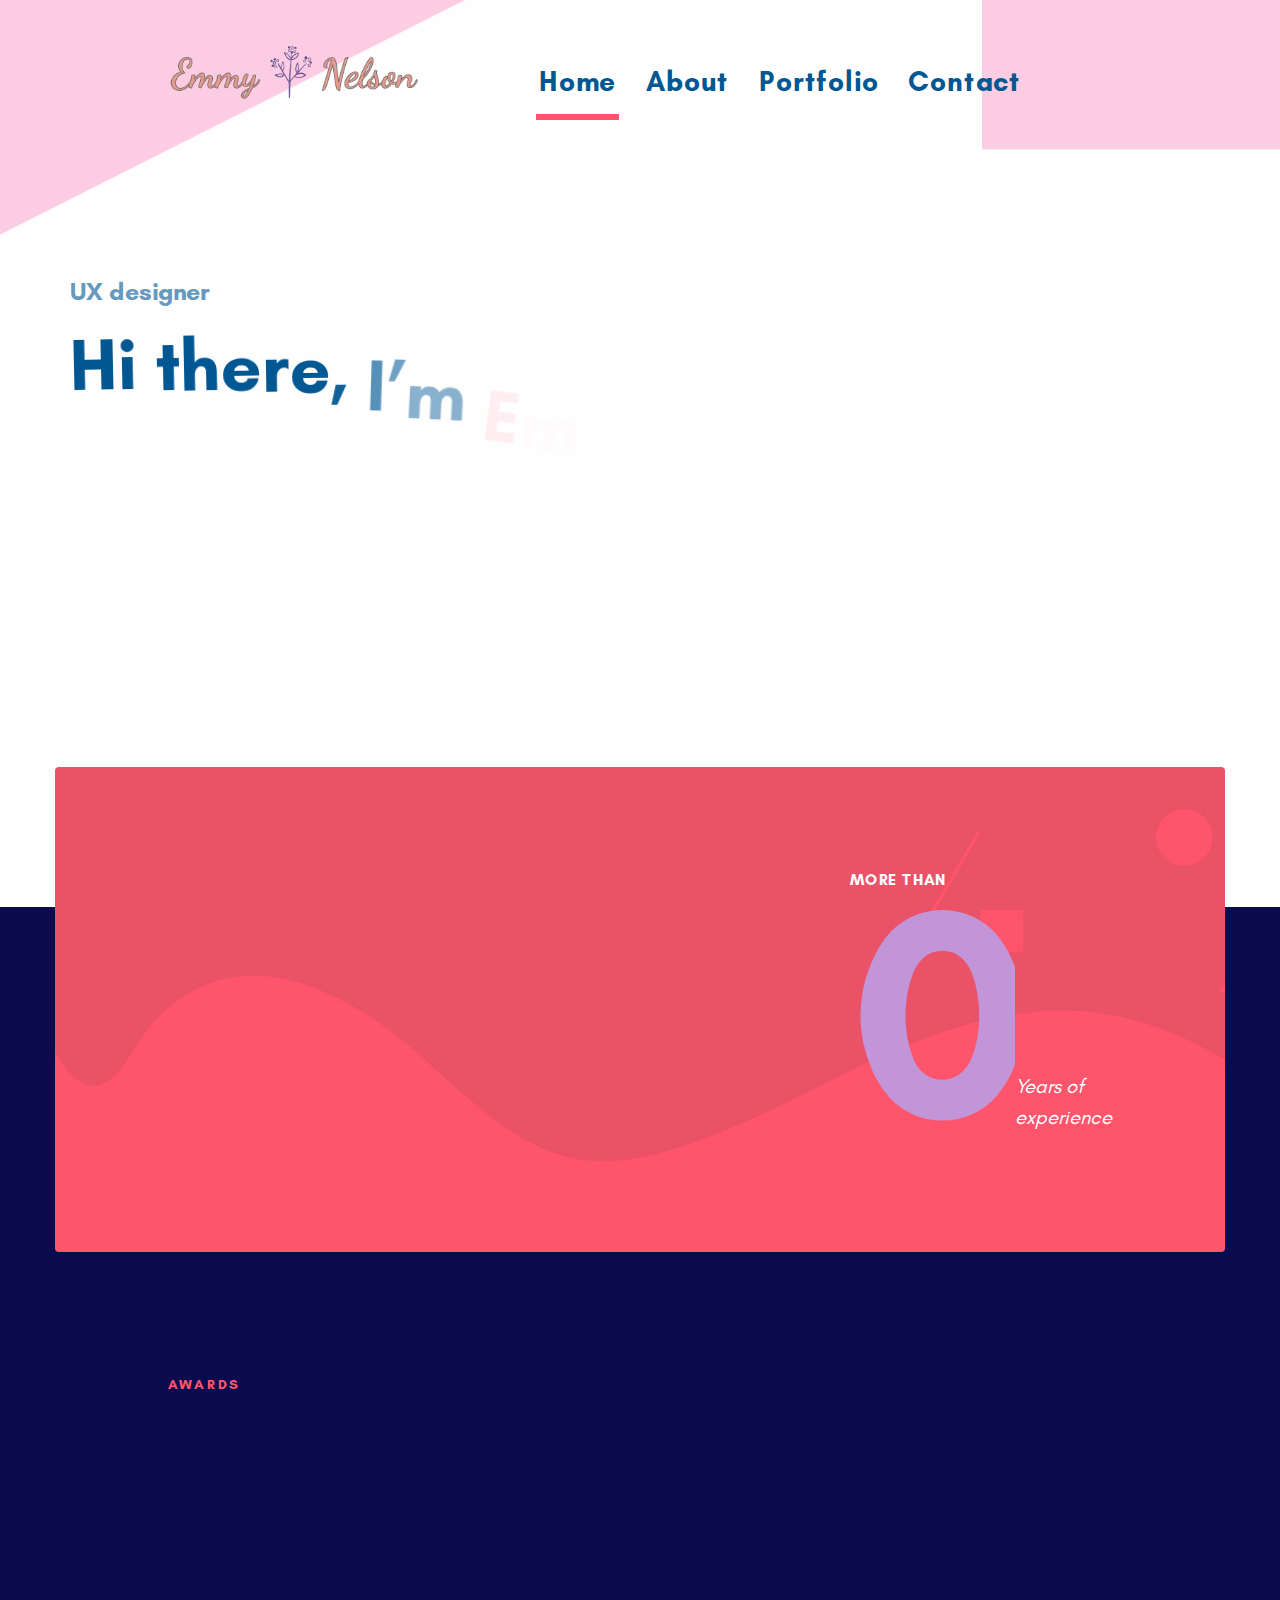
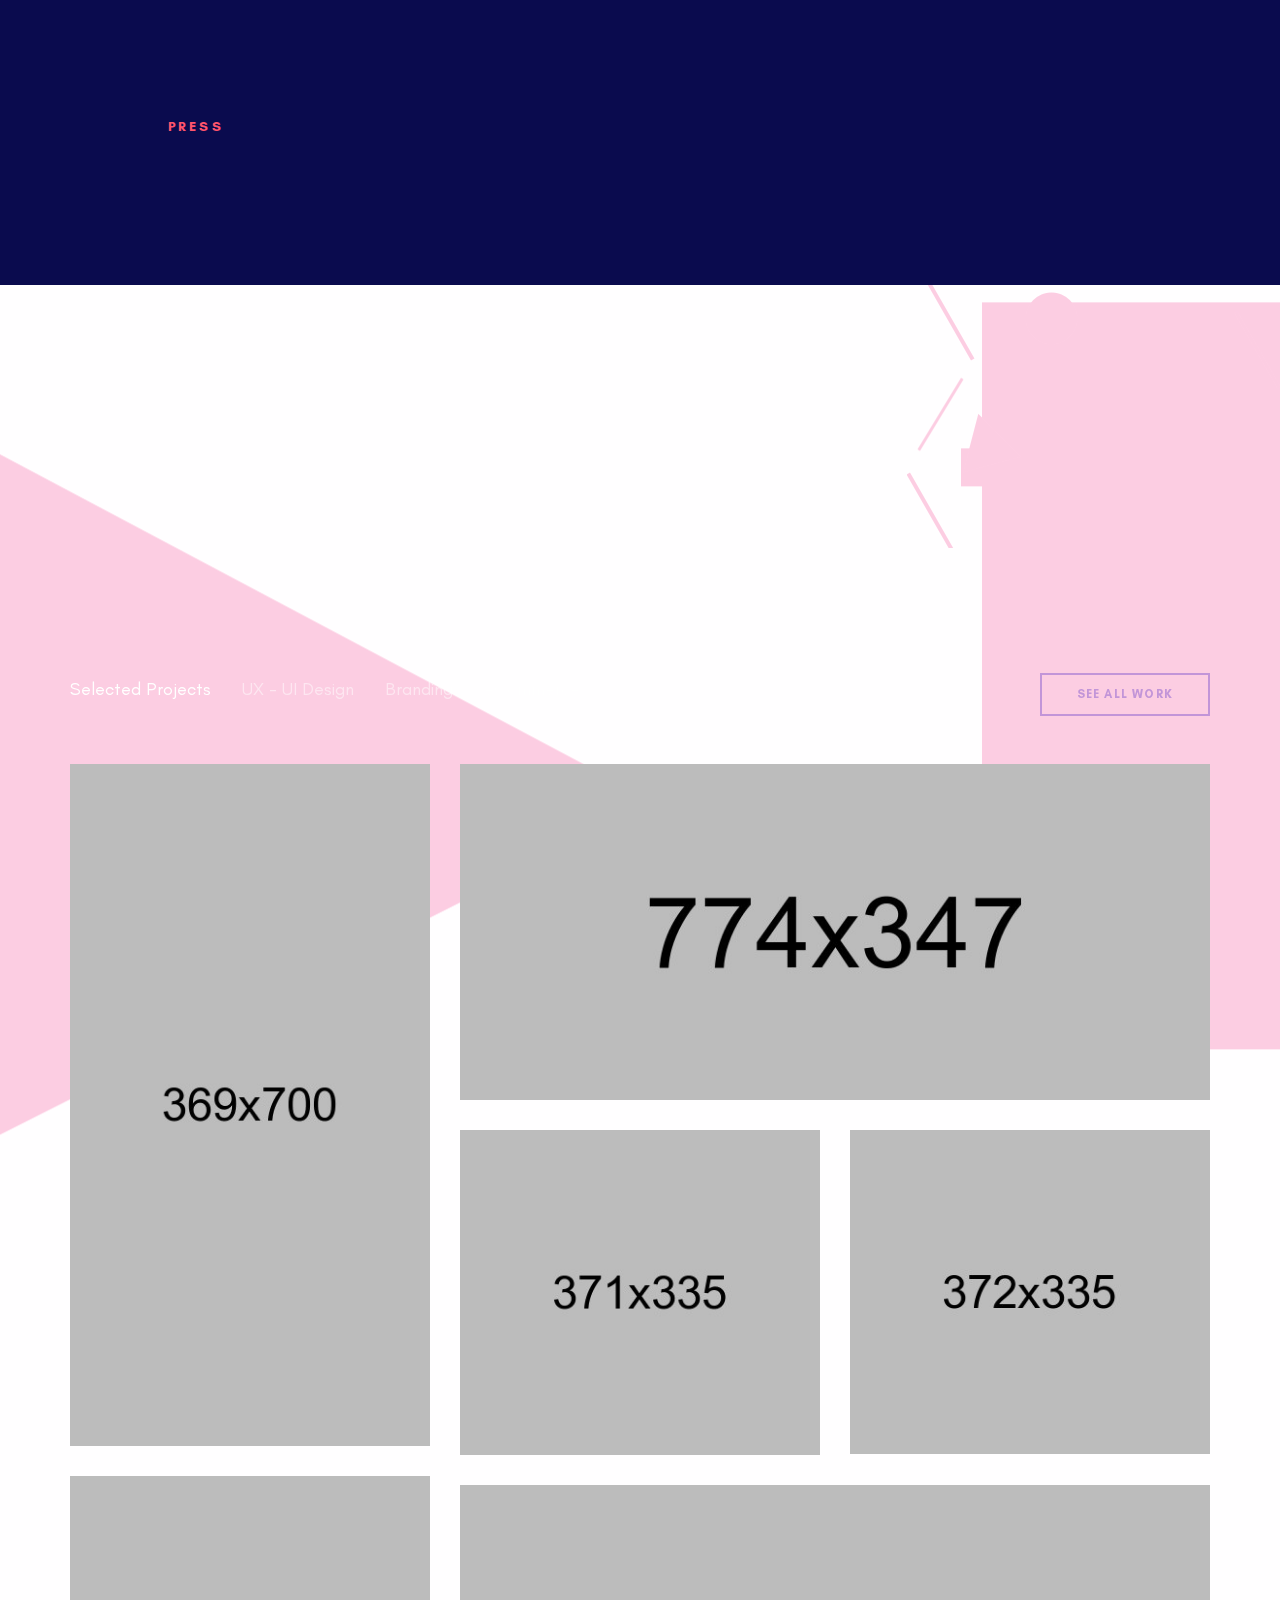
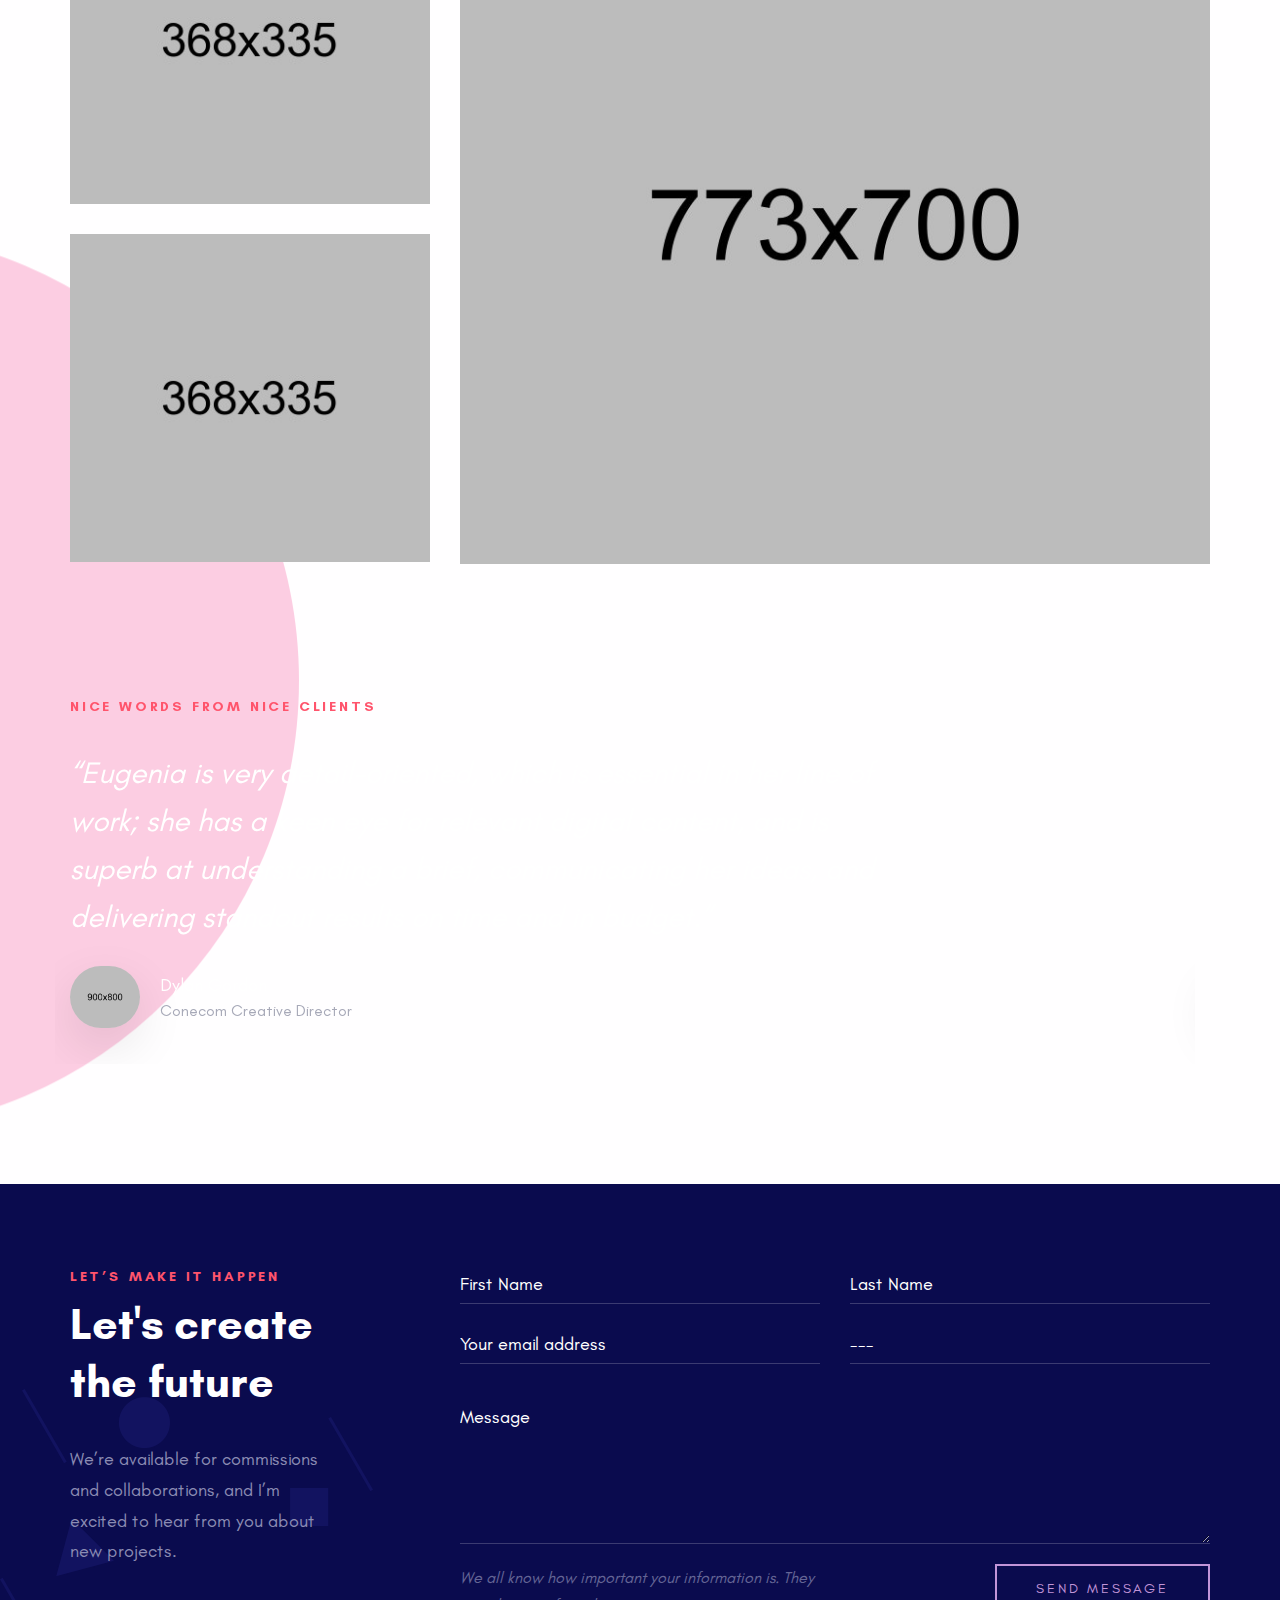
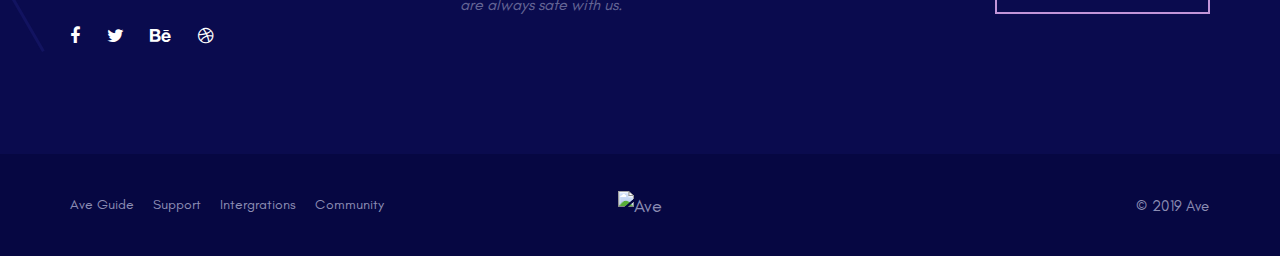
==== index.html @ 4d5f9b08 "first-commit" ====
<!DOCTYPE html>
<html lang="en">

<head>

	<meta charset="utf-8">
	<meta http-equiv="X-UA-Compatible" content="IE=edge">
	<meta name="viewport" content="width=device-width, initial-scale=1, shrink-to-fit=no">
	<meta name="theme-color" content="#3ed2a7">

	<link rel="shortcut icon" href="./favicon.png" />

	<title>Emmy Nelson</title>

	<link rel="stylesheet" href="assets/vendors/liquid-icon/liquid-icon.min.css" />
	<link rel="stylesheet" href="assets/vendors/font-awesome/css/font-awesome.min.css" />
	<link rel="stylesheet" href="assets/css/theme-vendors.min.css" />
	<link rel="stylesheet" href="assets/css/theme.min.css" />
	<link rel="stylesheet" href="assets/css/themes/freelancer.css" />

	<!-- Head Libs -->
	<script async src="assets/vendors/modernizr.min.js"></script>

</head>

<body data-mobile-nav-trigger-alignment="right" data-mobile-nav-align="left" data-mobile-nav-style="minimal"
	data-mobile-nav-shceme="gray" data-mobile-header-scheme="gray" data-mobile-nav-breakpoint="1199">

	<div id="wrap">

		<header class="main-header main-header-overlay">

			<div class="mainbar-wrap">
				<div class="megamenu-hover-bg"></div><!-- /.megamenu-hover-bg -->
				<div class="container mainbar-container">
					<div class="mainbar">
						<div class="row mainbar-row align-items-lg-stretch px-4">

							<div class="col-auto">

								<div class="navbar-header">
									<a class="navbar-brand" href="index.html" rel="home">
										<span class="navbar-brand-inner">
											<img class="logo-dark" src="./assets/img/logo/EN_logo.png"
												alt="Emmy nelson">
											<img class="logo-sticky" src="./assets/img/logo/EN_logo.png"
												alt="Emmy Nelson">
											<img class="mobile-logo-default" src="./assets/img/logo/EN_logo.png"
												alt="Emmy Nelson">
											<img class="logo-default" src="./assets/img/logo/EN_logo.png"
												alt="Emmy Nelson">
										</span>
									</a>
									<button type="button" class="navbar-toggle collapsed nav-trigger style-mobile"
										data-toggle="collapse" data-target="#main-header-collapse" aria-expanded="false"
										data-changeclassnames='{ "html": "mobile-nav-activated overflow-hidden" }'>
										<span class="sr-only">Toggle navigation</span>
										<span class="bars">
											<span class="bar"></span>
											<span class="bar"></span>
											<span class="bar"></span>
										</span>
									</button>
								</div><!-- /.navbar-header -->

							</div><!-- /.col -->

							<div class="col text-right">

								<div class="collapse navbar-collapse" id="main-header-collapse">

									<ul class="main-nav main-nav-hover-underline-2 nav align-items-lg-stretch justify-content-lg-start"
										data-submenu-options='{ "toggleType":"fade", "handler":"mouse-in-out" }'
										data-localscroll="true">

										<li class="current-menu-item">
											<a href="#content">
												<span class="link-icon"></span>
												<span class="link-txt">
													<span class="link-ext"></span>
													<h3 class="text-tertiary">Home</h3>
												</span>
											</a>
										</li>
										<li>
											<a href="#about">
												<span class="link-icon"></span>
												<span class="link-txt">
													<span class="link-ext"></span>
													<h3 class="text-tertiary">About</h3>
												</span>
											</a>
										</li>
										<li>
											<a href="#portfolio">
												<span class="link-icon"></span>
												<span class="link-txt">
													<span class="link-ext"></span>
													<h3 class="text-tertiary">Portfolio</h3>
												</span>
											</a>
										</li>
										<li>
											<a href="#contact">
												<span class="link-icon"></span>
												<span class="link-txt">
													<span class="link-ext"></span>
													<h3 class="text-tertiary">Contact</h3>
												</span>
											</a>
										</li>

									</ul><!-- /#primary-nav  -->

								</div><!-- /#main-header-collapse -->

							</div><!-- /.col -->

						</div><!-- /.mainbar-row -->
					</div><!-- /.mainbar -->
				</div><!-- /.mainbar-container -->
			</div><!-- /.mainbar-wrap -->

		</header><!-- /.main-header -->

		<main id="content" class="content">
			<section class="vc_row pt-240 pb-240 bg-cover bg-center">

				<!-- <section class="vc_row pt-240 pb-240 bg-cover bg-center"
				style="background-image: url(./assets/demo/bg/bg-18.jpg);"> -->
				<div class="container">
					<div class="row">

						<div class="lqd-column col-md-8 pb-md-4">

							<h4 class="font-weight-bold text-tertiary" data-split-text="true"
								data-split-options='{"type":"lines"}' data-custom-animations="true"
								data-ca-options='{"triggerHandler":"inview","animationTarget":".split-inner","duration":700,"delay":100,"easing":"easeOutQuint","direction":"forward","initValues":{"translateY":58, "opacity": 1},"animations":{"translateY":0, "opacity": 0.6}}'>
								UX designer</h4>
							<h1 class="text-tertiary" data-fittext="true"
								data-fittext-options='{ "compressor":0.7, "maxFontSize": "72", "minFontSize": "40"}'
								data-split-text="true" data-split-options='{"type":"chars, words"}'
								data-custom-animations="true"
								data-ca-options='{"triggerHandler":"inview","animationTarget":".split-inner","duration":"1000","startDelay":"150","delay":"40","easing":"easeOutBack","direction":"forward","initValues":{"translateY":35,"rotateZ":5,"opacity":0},"animations":{"translateY":0,"rotateZ":0,"opacity":1}}'>
								Hi there, I’m <span class="text-secondary">Emmy</span> putting the "fun" in functional
							</h1>

						</div><!-- /.lqd-column col-md-8 -->

						<div class="lqd-column col-lg-4 col-md-4 visible-md visible-lg">

							<div class="liquid-img-group-container lqd-parallax-images-7" data-custom-animations="true"
								data-ca-options='{"triggerHandler":"inview", "animationTarget":".liquid-img-group-single", "duration":"1600", "startDelay":"1150", "delay":"200", "easing":"easeOutQuint", "direction":"forward", "initValues":{"translateX":40, "translateY":191, "rotateZ":7, "opacity":0}, "animations":{"translateX":0, "translateY":0, "rotateZ":0, "opacity":1}}'>
								<div class="liquid-img-group-inner">

									<div class="liquid-img-group-single">
										<div class="liquid-img-group-img-container">
											<div class="liquid-img-container-inner" data-parallax="true"
												data-parallax-from='{"translateY":2}'
												data-parallax-to='{"translateY":120}'
												data-parallax-options='{"overflowHidden":false,"easing":"linear"}'>
												<figure>
													<img src="./assets/demo/misc/phone-1.png" alt="Mobile Phone" />
												</figure>
											</div><!-- /.liquid-img-container-inner -->
										</div><!-- /.liquid-img-group-img-container -->
									</div><!-- /.liquid-img-group-single -->

									<div class="liquid-img-group-single">
										<div class="liquid-img-group-img-container">
											<div class="liquid-img-container-inner" data-parallax="true"
												data-parallax-from='{"translateY":30}'
												data-parallax-to='{"translateY":70}'
												data-parallax-options='{"overflowHidden":false,"easing":"linear"}'>
												<figure>
													<img src="./assets/demo/misc/laptop-1.png" alt="Laptop" />
												</figure>
											</div><!-- /.liquid-img-container-inner -->
										</div><!-- /.liquid-img-group-img-container -->
									</div><!-- /.liquid-img-group-single -->

								</div><!-- /.liquid-img-group-inner -->
							</div><!-- /.liquid-img-group-container -->

						</div>
					</div> <!-- /.row -->
				</div><!-- /.container -->
			</section>

			<section id="about" class="vc_row pb-110" style="background-color: #0a0b4e;">
				<div class="container">

					<div class="row mb-120">

						<div class="lqd-column col-md-12 border-radius-4 pt-70 pb-90 bg-cover"
							style="background-image: url(./assets/demo/bg/bg-19.jpg); margin-top: -12%;">

							<div class="row">

								<div class="lqd-column col-lg-4 col-md-5 col-lg-offset-1 text-white"
									data-custom-animations="true"
									data-ca-options='{"triggerHandler":"inview","animationTarget":"all-childs","duration":"1200","startDelay":"500","delay":"30","easing":"easeOutQuint","direction":"forward","initValues":{"translateY":45,"translateZ":-125,"rotateZ":-1,"opacity":0},"animations":{"translateY":0,"translateZ":0,"rotateZ":0,"opacity":1}}'>

									<h3 class="text-white">About me</h3>
									<p class="mb-60">My name is Emmy, I’m a UX designer in making 
										based out of Seattle. I also have major skills in teaching and .
									</p>
									<ul class="social-icon scheme-white social-icon-md">
										<li> <a href="#" target="_blank"><i class="fa fa-facebook"></i></a></li>
										<li> <a href="#" target="_blank"><i class="fa fa-medium"></i></a></li>
										<li> <a href="#" target="_blank"><i class="fa fa-instagram"></i></a></li>
										<li> <a href="#" target="_blank"><i class="fa fa-pinterest"></i></a></li>
									</ul>

								</div><!-- /.col-lg-4 col-md-5 col-lg-offset-1 -->

								<div class="lqd-column col-md-4 col-md-offset-2 col-lg-3 col-lg-offset-3">

									<div class="liquid-counter liquid-counter-huge liquid-counter-xl text-white">

										<span class="liquid-counter-text liquid-text-top">More Than</span>
										<div class="liquid-counter-element text-primary" data-enable-counter="true"
											data-counter-options='{ "targetNumber": "7", "blurEffect": true }'>
											<span>7</span>
										</div><!-- /.liquid-counter-element -->
										<span class="liquid-counter-text liquid-text-bottom">Years of experience</span>

									</div><!-- /.liquid-counter liquid-counter-huge -->

								</div><!-- /.col-md-4 col-md-offset-2 col-lg-3 col-lg-offset-3 -->

							</div><!-- /.row -->


						</div><!-- /.lqd-column col-md-12 -->

					</div><!-- /.row -->

					<div class="row mb-70">

						<div class="lqd-column col-md-3 col-md-offset-1">

							<h6 class="mt-0 font-size-14 text-uppercase font-weight-bold ltr-sp-2 text-secondary">Awards
							</h6>

						</div><!-- /.col-md-3 col-md-offset-1 -->

						<div class="lqd-column col-md-7">

							<div class="row">

								<div class="lqd-column col-sm-6 text-white" data-custom-animations="true"
									data-ca-options='{"triggerHandler":"inview","animationTarget":"all-childs","duration":"1200","delay":"150","easing":"easeOutQuint","direction":"forward","initValues":{"translateY":30,"opacity":0},"animations":{"translateY":0,"opacity":1}}'>

									<h4 class="text-white mt-0 mb-1">Opentech</h4>
									<p class="text-fade-white-04 mb-3">UI / UX contest winner with CloudPay</p>

									<h4 class="text-white mt-0 mb-1">Warephase</h4>
									<p class="text-fade-white-04 mb-3">Best of Animation with Zara</p>

									<h4 class="text-white mt-0 mb-1">Sumace</h4>
									<p class="text-fade-white-04 mb-3">Top week Featured design</p>

								</div><!-- /.col-sm-6 -->

								<div class="lqd-column col-sm-6 text-white" data-custom-animations="true"
									data-ca-options='{"triggerHandler":"inview","animationTarget":"all-childs","duration":"1200","delay":"150","easing":"easeOutQuint","direction":"forward","initValues":{"translateY":30,"opacity":0},"animations":{"translateY":0,"opacity":1}}'>

									<h4 class="text-white mt-0 mb-1">Blackzim</h4>
									<p class="text-fade-white-04 mb-3">Design of the day with Biosock</p>

									<h4 class="text-white mt-0 mb-1">Ontomedia</h4>
									<p class="text-fade-white-04 mb-3">Top Level Certification with Fusion</p>

									<h4 class="text-white mt-0 mb-1">Doncon</h4>
									<p class="text-fade-white-04 mb-3">Top 10 best designers in the world</p>

								</div><!-- /.col-sm-6 -->

							</div><!-- /.row -->

						</div><!-- /.col-md-7 -->

					</div><!-- /.row -->

					<div class="row">

						<div class="lqd-column col-md-3 col-md-offset-1">

							<h6 class="mt-0 font-size-14 text-uppercase font-weight-bold ltr-sp-2 text-secondary">Press
							</h6>

						</div><!-- /.col-md-3 col-md-offset-1 -->

						<div class="lqd-column col-md-7" data-custom-animations="true"
							data-ca-options='{"triggerHandler":"inview","animationTarget":"all-childs","duration":"1200","delay":"150","easing":"easeOutQuint","direction":"forward","initValues":{"translateY":20,"opacity":0},"animations":{"translateY":0,"opacity":1}}'>

							<ul class="lqd-custom-menu reset-ul inline-nav">
								<li class="ml-0"><a href="#">Cancity,</a></li>
								<li class="ml-0"><a href="#">Treequote,</a></li>
								<li class="ml-0"><a href="#">Iselectrics,</a></li>
								<li class="ml-0"><a href="#">Plusstrip,</a></li>
								<li class="ml-0"><a href="#">Toughzap,</a></li>
								<li class="ml-0"><a href="#">Codehow,</a></li>
								<li class="ml-0"><a href="#">Zotware,</a></li>
								<li class="ml-0"><a href="#">Statholdings,</a></li>
							</ul>

						</div><!-- /.col-md-7 -->

					</div><!-- /.row -->

				</div><!-- /.container -->
			</section>

			<section id="portfolio" class="vc_row pt-140 pb-50 bg-no-repeat bg-right-top"
				style="background-image: url(./assets/demo/bg/main-back-2.png);">
				<div class="container">

					<div class="row mb-4">

						<div class="lqd-column col-md-8" data-custom-animations="true"
							data-ca-options='{"triggerHandler":"inview","animationTarget":"all-childs","duration":"1200","delay":"150","easing":"easeOutQuint","direction":"forward","initValues":{"translateY":30,"translateZ":-122,"rotateX":-68,"opacity":0},"animations":{"translateY":0,"translateZ":0,"rotateX":0,"opacity":1}}'>

							<h6 class="mt-0 font-size-14 text-uppercase font-weight-bold ltr-sp-2 text-secondary">My
								Portfolio</h6>
							<h2 class="text-tertiary mt-0" data-split-text="true" data-split-options='{"type":"lines"}'>
								A selection of
								some recently completed projects, covering a wide range of design disciplines</h2>

						</div><!-- /.col-md-8 -->

					</div><!-- /.row -->

					<div class="row">

						<div class="lqd-column col-md-12">

							<div class="liquid-portfolio-list">

								<div class="row">

									<div class="lqd-column col-md-12">

										<div
											class="liquid-filter-items justify-content-between align-items-center mb-5">

											<div class="liquid-filter-items-inner">

												<ul class="filter-list filter-list-inline size-md mb-0 filter-list-scheme-light"
													id="portdolio-grid-1">
													<li class="active" data-filter="*"><span>Selected Projects</span>
													</li>
													<li data-filter=".uxui"><span>UX - UI Design</span></li>
													<li data-filter=".branding"><span>Branding</span></li>
													<li data-filter=".ecommerce"><span>eCommerce</span></li>
												</ul>

												<a href="#"
													class="btn btn-sm wide btn-bordered border-thick text-uppercase font-weight-bold"
													style="font-size: 12px;">
													<span>
														<span class="btn-txt">See all work</span>
													</span>
												</a>

											</div><!-- /.liquid-filter-items-inner -->

										</div><!-- /.liquid-filter-items -->

									</div><!-- /.col-md-12 -->

								</div><!-- /.row -->

								<div class="row liquid-portfolio-list-row" data-liquid-masonry="true"
									data-masonry-options='{ "filtersID": "#portdolio-grid-1" }'>

									<div class="lqd-column col-lg-4 col-sm-6 masonry-item branding">

										<div
											class="ld-pf-item ld-pf-dark pf-details-inside pf-details-boxed pf-details-circle pf-details-pull-down pf-details-pull-left title-size-18 pf-details-h-str pf-details-v-end pf-contents-mid pf-hover-masktext">

											<div class="ld-pf-inner">

												<div class="ld-pf-image">
													<figure
														style="background-image: url(./assets/demo/portfolio/pf-37.jpg);">
														<img src="./assets/demo/portfolio/pf-37.jpg"
															alt="Portfolio Image">
													</figure>
												</div><!-- /.ld-pf-image -->

												<div class="ld-pf-details">
													<div class="ld-pf-bg" style="background-color: #ffd200;"
														data-custom-animations="true"
														data-ca-options='{ "triggerHandler": "mouseenter", "triggerTarget": ".ld-pf-item", "triggerRelation": "closest", "offTriggerHandler": "mouseleave", "animationTarget": "this", "duration": 850, "initValues": { "scale": 0, "transformOrigin": "0 80% 0" }, "animations": { "scale": 1, "transformOrigin": "0 80% 0" } }'>
													</div><!-- /.ld-pf-bg -->
													<div class="ld-pf-details-inner justify-content-center"
														data-custom-animations="true"
														data-ca-options='{ "triggerHandler": "mouseenter", "triggerTarget": ".ld-pf-item", "triggerRelation": "closest", "offTriggerHandler": "mouseleave", "animationTarget": ".split-inner", "startDelay": 200, "duration": 650, "delay": 150, "initValues": { "translateY": "150%" }, "animations": { "translateY": "0", "rotateX": 0 } }'>
														<h3 class="ld-pf-title h4 font-weight-bold"
															data-split-text="true"
															data-split-options='{ "type": "lines" }'>Electro summer wave
															poster</h3>
														<div class="ld-pf-category size-md" data-split-text="true"
															data-split-options='{ "type": "lines" }'>
															<a href="#">Graphic Design</a>
														</div><!-- /.ld-pf-category -->
													</div><!-- /.ld-pf-details-inner -->
												</div><!-- /.ld-pf-details -->

												<a href="#" class="liquid-overlay-link"></a>

											</div><!-- /.ld-pf-inner -->

										</div><!-- /.ld-pf-item -->

									</div><!-- /.col-lg-4 col-md-6 -->

									<div class="lqd-column col-lg-8 col-sm-6 masonry-item uxui branding">

										<div
											class="ld-pf-item ld-pf-dark pf-details-inside pf-details-boxed pf-details-circle pf-details-pull-down pf-details-pull-left title-size-18 pf-details-h-str pf-details-v-end pf-contents-mid pf-hover-masktext">

											<div class="ld-pf-inner">

												<div class="ld-pf-image">
													<figure
														style="background-image: url(./assets/demo/portfolio/pf-38.jpg);">
														<img src="./assets/demo/portfolio/pf-38.jpg"
															alt="Portfolio Image">
													</figure>
												</div><!-- /.ld-pf-image -->

												<div class="ld-pf-details">
													<div class="ld-pf-bg" style="background-color: #ffd200;"
														data-custom-animations="true"
														data-ca-options='{ "triggerHandler": "mouseenter", "triggerTarget": ".ld-pf-item", "triggerRelation": "closest", "offTriggerHandler": "mouseleave", "animationTarget": "this", "duration": 850, "initValues": { "scale": 0, "transformOrigin": "0 80% 0" }, "animations": { "scale": 1, "transformOrigin": "0 80% 0" } }'>
													</div><!-- /.ld-pf-bg -->
													<div class="ld-pf-details-inner justify-content-center"
														data-custom-animations="true"
														data-ca-options='{ "triggerHandler": "mouseenter", "triggerTarget": ".ld-pf-item", "triggerRelation": "closest", "offTriggerHandler": "mouseleave", "animationTarget": ".split-inner", "startDelay": 200, "duration": 650, "delay": 150, "initValues": { "translateY": "150%" }, "animations": { "translateY": "0", "rotateX": 0 } }'>
														<h3 class="ld-pf-title h4 font-weight-bold"
															data-split-text="true"
															data-split-options='{ "type": "lines" }'>Electro summer wave
															poster</h3>
														<div class="ld-pf-category size-md" data-split-text="true"
															data-split-options='{ "type": "lines" }'>
															<a href="#">Graphic Design</a>
														</div><!-- /.ld-pf-category -->
													</div><!-- /.ld-pf-details-inner -->
												</div><!-- /.ld-pf-details -->

												<a href="#" class="liquid-overlay-link"></a>

											</div><!-- /.ld-pf-inner -->

										</div><!-- /.ld-pf-item -->

									</div><!-- /.col-lg-4 col-md-6 -->

									<div class="lqd-column col-lg-4 col-sm-6 masonry-item ecommerce">

										<div
											class="ld-pf-item ld-pf-dark pf-details-inside pf-details-boxed pf-details-circle pf-details-pull-down pf-details-pull-left title-size-18 pf-details-h-str pf-details-v-end pf-contents-mid pf-hover-masktext">

											<div class="ld-pf-inner">

												<div class="ld-pf-image">
													<figure
														style="background-image: url(./assets/demo/portfolio/pf-39.jpg);">
														<img src="./assets/demo/portfolio/pf-39.jpg"
															alt="Portfolio Image">
													</figure>
												</div><!-- /.ld-pf-image -->

												<div class="ld-pf-details">
													<div class="ld-pf-bg" style="background-color: #ffd200;"
														data-custom-animations="true"
														data-ca-options='{ "triggerHandler": "mouseenter", "triggerTarget": ".ld-pf-item", "triggerRelation": "closest", "offTriggerHandler": "mouseleave", "animationTarget": "this", "duration": 850, "initValues": { "scale": 0, "transformOrigin": "0 80% 0" }, "animations": { "scale": 1, "transformOrigin": "0 80% 0" } }'>
													</div><!-- /.ld-pf-bg -->
													<div class="ld-pf-details-inner justify-content-center"
														data-custom-animations="true"
														data-ca-options='{ "triggerHandler": "mouseenter", "triggerTarget": ".ld-pf-item", "triggerRelation": "closest", "offTriggerHandler": "mouseleave", "animationTarget": ".split-inner", "startDelay": 200, "duration": 650, "delay": 150, "initValues": { "translateY": "150%" }, "animations": { "translateY": "0", "rotateX": 0 } }'>
														<h3 class="ld-pf-title h4 font-weight-bold"
															data-split-text="true"
															data-split-options='{ "type": "lines" }'>Electro summer wave
															poster</h3>
														<div class="ld-pf-category size-md" data-split-text="true"
															data-split-options='{ "type": "lines" }'>
															<a href="#">Graphic Design</a>
														</div><!-- /.ld-pf-category -->
													</div><!-- /.ld-pf-details-inner -->
												</div><!-- /.ld-pf-details -->

												<a href="#" class="liquid-overlay-link"></a>

											</div><!-- /.ld-pf-inner -->

										</div><!-- /.ld-pf-item -->

									</div><!-- /.col-lg-4 col-md-6 -->

									<div class="lqd-column col-lg-4 col-sm-6 masonry-item ecommerce branding">

										<div
											class="ld-pf-item ld-pf-dark pf-details-inside pf-details-boxed pf-details-circle pf-details-pull-down pf-details-pull-left title-size-18 pf-details-h-str pf-details-v-end pf-contents-mid pf-hover-masktext">

											<div class="ld-pf-inner">

												<div class="ld-pf-image">
													<figure
														style="background-image: url(./assets/demo/portfolio/pf-40.jpg);">
														<img src="./assets/demo/portfolio/pf-40.jpg"
															alt="Portfolio Image">
													</figure>
												</div><!-- /.ld-pf-image -->

												<div class="ld-pf-details">
													<div class="ld-pf-bg" style="background-color: #ffd200;"
														data-custom-animations="true"
														data-ca-options='{ "triggerHandler": "mouseenter", "triggerTarget": ".ld-pf-item", "triggerRelation": "closest", "offTriggerHandler": "mouseleave", "animationTarget": "this", "duration": 850, "initValues": { "scale": 0, "transformOrigin": "0 80% 0" }, "animations": { "scale": 1, "transformOrigin": "0 80% 0" } }'>
													</div><!-- /.ld-pf-bg -->
													<div class="ld-pf-details-inner justify-content-center"
														data-custom-animations="true"
														data-ca-options='{ "triggerHandler": "mouseenter", "triggerTarget": ".ld-pf-item", "triggerRelation": "closest", "offTriggerHandler": "mouseleave", "animationTarget": ".split-inner", "startDelay": 200, "duration": 650, "delay": 150, "initValues": { "translateY": "150%" }, "animations": { "translateY": "0", "rotateX": 0 } }'>
														<h3 class="ld-pf-title h4 font-weight-bold"
															data-split-text="true"
															data-split-options='{ "type": "lines" }'>Electro summer wave
															poster</h3>
														<div class="ld-pf-category size-md" data-split-text="true"
															data-split-options='{ "type": "lines" }'>
															<a href="#">Graphic Design</a>
														</div><!-- /.ld-pf-category -->
													</div><!-- /.ld-pf-details-inner -->
												</div><!-- /.ld-pf-details -->

												<a href="#" class="liquid-overlay-link"></a>

											</div><!-- /.ld-pf-inner -->

										</div><!-- /.ld-pf-item -->

									</div><!-- /.col-lg-4 col-md-6 -->

									<div class="lqd-column col-lg-4 col-sm-6 masonry-item bradning">

										<div
											class="ld-pf-item ld-pf-dark pf-details-inside pf-details-boxed pf-details-circle pf-details-pull-down pf-details-pull-left title-size-18 pf-details-h-str pf-details-v-end pf-contents-mid pf-hover-masktext">

											<div class="ld-pf-inner">

												<div class="ld-pf-image">
													<figure
														style="background-image: url(./assets/demo/portfolio/pf-41.jpg);">
														<img src="./assets/demo/portfolio/pf-41.jpg"
															alt="Portfolio Image">
													</figure>
												</div><!-- /.ld-pf-image -->

												<div class="ld-pf-details">
													<div class="ld-pf-bg" style="background-color: #ffd200;"
														data-custom-animations="true"
														data-ca-options='{ "triggerHandler": "mouseenter", "triggerTarget": ".ld-pf-item", "triggerRelation": "closest", "offTriggerHandler": "mouseleave", "animationTarget": "this", "duration": 850, "initValues": { "scale": 0, "transformOrigin": "0 80% 0" }, "animations": { "scale": 1, "transformOrigin": "0 80% 0" } }'>
													</div><!-- /.ld-pf-bg -->
													<div class="ld-pf-details-inner justify-content-center"
														data-custom-animations="true"
														data-ca-options='{ "triggerHandler": "mouseenter", "triggerTarget": ".ld-pf-item", "triggerRelation": "closest", "offTriggerHandler": "mouseleave", "animationTarget": ".split-inner", "startDelay": 200, "duration": 650, "delay": 150, "initValues": { "translateY": "150%" }, "animations": { "translateY": "0", "rotateX": 0 } }'>
														<h3 class="ld-pf-title h4 font-weight-bold"
															data-split-text="true"
															data-split-options='{ "type": "lines" }'>Electro summer wave
															poster</h3>
														<div class="ld-pf-category size-md" data-split-text="true"
															data-split-options='{ "type": "lines" }'>
															<a href="#">Graphic Design</a>
														</div><!-- /.ld-pf-category -->
													</div><!-- /.ld-pf-details-inner -->
												</div><!-- /.ld-pf-details -->

												<a href="#" class="liquid-overlay-link"></a>

											</div><!-- /.ld-pf-inner -->

										</div><!-- /.ld-pf-item -->

									</div><!-- /.col-lg-4 col-md-6 -->

									<div class="lqd-column col-lg-8 col-sm-6 masonry-item uxui">

										<div
											class="ld-pf-item ld-pf-dark pf-details-inside pf-details-boxed pf-details-circle pf-details-pull-down pf-details-pull-left title-size-18 pf-details-h-str pf-details-v-end pf-contents-mid pf-hover-masktext">

											<div class="ld-pf-inner">

												<div class="ld-pf-image">
													<figure
														style="background-image: url(./assets/demo/portfolio/pf-42.jpg);">
														<img src="./assets/demo/portfolio/pf-42.jpg"
															alt="Portfolio Image">
													</figure>
												</div><!-- /.ld-pf-image -->

												<div class="ld-pf-details">
													<div class="ld-pf-bg" style="background-color: #ffd200;"
														data-custom-animations="true"
														data-ca-options='{ "triggerHandler": "mouseenter", "triggerTarget": ".ld-pf-item", "triggerRelation": "closest", "offTriggerHandler": "mouseleave", "animationTarget": "this", "duration": 850, "initValues": { "scale": 0, "transformOrigin": "0 80% 0" }, "animations": { "scale": 1, "transformOrigin": "0 80% 0" } }'>
													</div><!-- /.ld-pf-bg -->
													<div class="ld-pf-details-inner justify-content-center"
														data-custom-animations="true"
														data-ca-options='{ "triggerHandler": "mouseenter", "triggerTarget": ".ld-pf-item", "triggerRelation": "closest", "offTriggerHandler": "mouseleave", "animationTarget": ".split-inner", "startDelay": 200, "duration": 650, "delay": 150, "initValues": { "translateY": "150%" }, "animations": { "translateY": "0", "rotateX": 0 } }'>
														<h3 class="ld-pf-title h4 font-weight-bold"
															data-split-text="true"
															data-split-options='{ "type": "lines" }'>Electro summer wave
															poster</h3>
														<div class="ld-pf-category size-md" data-split-text="true"
															data-split-options='{ "type": "lines" }'>
															<a href="#">Graphic Design</a>
														</div><!-- /.ld-pf-category -->
													</div><!-- /.ld-pf-details-inner -->
												</div><!-- /.ld-pf-details -->

												<a href="#" class="liquid-overlay-link"></a>

											</div><!-- /.ld-pf-inner -->

										</div><!-- /.ld-pf-item -->

									</div><!-- /.col-lg-8 col-md-6 -->

									<div class="lqd-column col-lg-4 col-sm-6 masonry-item ecommerce">

										<div
											class="ld-pf-item ld-pf-dark pf-details-inside pf-details-boxed pf-details-circle pf-details-pull-down pf-details-pull-left title-size-18 pf-details-h-str pf-details-v-end pf-contents-mid pf-hover-masktext">

											<div class="ld-pf-inner">

												<div class="ld-pf-image">
													<figure
														style="background-image: url(./assets/demo/portfolio/pf-43.jpg);">
														<img src="./assets/demo/portfolio/pf-43.jpg"
															alt="Portfolio Image">
													</figure>
												</div><!-- /.ld-pf-image -->

												<div class="ld-pf-details">
													<div class="ld-pf-bg" style="background-color: #ffd200;"
														data-custom-animations="true"
														data-ca-options='{ "triggerHandler": "mouseenter", "triggerTarget": ".ld-pf-item", "triggerRelation": "closest", "offTriggerHandler": "mouseleave", "animationTarget": "this", "duration": 850, "initValues": { "scale": 0, "transformOrigin": "0 80% 0" }, "animations": { "scale": 1, "transformOrigin": "0 80% 0" } }'>
													</div><!-- /.ld-pf-bg -->
													<div class="ld-pf-details-inner justify-content-center"
														data-custom-animations="true"
														data-ca-options='{ "triggerHandler": "mouseenter", "triggerTarget": ".ld-pf-item", "triggerRelation": "closest", "offTriggerHandler": "mouseleave", "animationTarget": ".split-inner", "startDelay": 200, "duration": 650, "delay": 150, "initValues": { "translateY": "150%" }, "animations": { "translateY": "0", "rotateX": 0 } }'>
														<h3 class="ld-pf-title h4 font-weight-bold"
															data-split-text="true"
															data-split-options='{ "type": "lines" }'>Electro summer wave
															poster</h3>
														<div class="ld-pf-category size-md" data-split-text="true"
															data-split-options='{ "type": "lines" }'>
															<a href="#">Graphic Design</a>
														</div><!-- /.ld-pf-category -->
													</div><!-- /.ld-pf-details-inner -->
												</div><!-- /.ld-pf-details -->

												<a href="#" class="liquid-overlay-link"></a>

											</div><!-- /.ld-pf-inner -->

										</div><!-- /.ld-pf-item -->

									</div><!-- /.col-lg-4 col-md-6 -->

								</div><!-- /.row liquid-portfolio-list-row -->

							</div><!-- /.liquid-portfolio-list -->

						</div><!-- /.col-md-12 -->

					</div><!-- /.row -->

				</div><!-- /.container -->
			</section>

			<section id="testimonials" class="vc_row pt-50 pb-120">
				<div class="container">
					<div class="row">

						<div class="lqd-column col-md-12">

							<div
								class="carousel-container carousel-nav-floated carousel-nav-right carousel-nav-vertical carousel-nav-line-between carousel-nav-lg carousel-nav-bordered carousel-nav-circle carousel-dots-style1 carousel-nav-light">

								<div class="carousel-items row"
									data-lqd-flickity='{"cellAlign":"left", "prevNextButtons":true, "buttonsAppendTo":"self", "pageDots":false, "fullwidthSide":true, "groupCells":false, "pauseAutoPlayOnHover":false, "navArrow":"6", "navOffsets":{"nav":{"right":" 100px"}}}'>

									<div class="lqd-column col-xs-12 carousel-item">

										<div class="row">
											<div class="col-md-9">

												<div
													class="testimonial testimonial-avatar-shadowed text-left text-white">
													<div class="testimonial-quote">
														<blockquote>
															<h6
																class="mt-0 mb-30 font-size-14 text-uppercase font-weight-bold ltr-sp-2 text-secondary">
																nice words from nice clients</h6>
															<p class="font-size-1-5x lh-16"><em>“Eugenia is very
																	detail-oriented, which is essential
																	in her line of work; she has a keen eye for relevant
																	digital content, and is superb at
																	understanding a brief, communicating her ideas, and
																	delivering standout results on
																	time and in budget.”</em></p>
														</blockquote>
													</div><!-- /.testimonial-quote -->
													<div class="testimonial-details">
														<figure class="avatar">
															<img src="./assets/demo/team/team-4.jpg" alt="Dylan Gordon">
														</figure>
														<div class="testimonial-info">
															<h5 class="text-white">Dylan Gordon</h5>
															<h6 class="font-weight-normal">Conecom Creative Director
															</h6>
														</div><!-- /.testimonial-info -->
													</div><!-- /.testimonial-details -->
												</div><!-- /.testimonial -->

											</div><!-- /.col-md-9 -->
										</div><!-- /.row -->

									</div><!-- /.lqd-column col-xs-12 carousel-item -->

									<div class="lqd-column col-xs-12 carousel-item">

										<div class="row">
											<div class="col-md-9">

												<div
													class="testimonial testimonial-avatar-shadowed text-left text-white">
													<div class="testimonial-quote">
														<blockquote>
															<h6
																class="mt-0 mb-30 font-size-14 text-uppercase font-weight-bold ltr-sp-2 text-secondary">
																nice words from nice clients</h6>
															<p class="font-size-1-5x lh-16"><em>“Eugenia is very
																	detail-oriented, which is essential
																	in her line of work; she has a keen eye for relevant
																	digital content, and is superb at
																	understanding a brief, communicating her ideas, and
																	delivering standout results on
																	time and in budget.”</em></p>
														</blockquote>
													</div><!-- /.testimonial-quote -->
													<div class="testimonial-details">
														<figure class="avatar">
															<img src="./assets/demo/team/team-4.jpg" alt="Dylan Gordon">
														</figure>
														<div class="testimonial-info">
															<h5 class="text-white">Dylan Gordon</h5>
															<h6 class="font-weight-normal">Conecom Creative Director
															</h6>
														</div><!-- /.testimonial-info -->
													</div><!-- /.testimonial-details -->
												</div><!-- /.testimonial -->

											</div><!-- /.col-md-9 -->
										</div><!-- /.row -->

									</div><!-- /.lqd-column col-xs-12 carousel-item -->

									<div class="lqd-column col-xs-12 carousel-item">

										<div class="row">
											<div class="col-md-9">

												<div
													class="testimonial testimonial-avatar-shadowed text-left text-white">
													<div class="testimonial-quote">
														<blockquote>
															<h6
																class="mt-0 mb-30 font-size-14 text-uppercase font-weight-bold ltr-sp-2 text-secondary">
																nice words from nice clients</h6>
															<p class="font-size-1-5x lh-16"><em>“Eugenia is very
																	detail-oriented, which is essential
																	in her line of work; she has a keen eye for relevant
																	digital content, and is superb at
																	understanding a brief, communicating her ideas, and
																	delivering standout results on
																	time and in budget.”</em></p>
														</blockquote>
													</div><!-- /.testimonial-quote -->
													<div class="testimonial-details">
														<figure class="avatar">
															<img src="./assets/demo/team/team-4.jpg" alt="Dylan Gordon">
														</figure>
														<div class="testimonial-info">
															<h5 class="text-white">Dylan Gordon</h5>
															<h6 class="font-weight-normal">Conecom Creative Director
															</h6>
														</div><!-- /.testimonial-info -->
													</div><!-- /.testimonial-details -->
												</div><!-- /.testimonial -->

											</div><!-- /.col-md-9 -->
										</div><!-- /.row -->

									</div><!-- /.lqd-column col-xs-12 carousel-item -->

								</div><!-- /.carousel-items row -->

							</div><!-- /.carousel-container -->

						</div><!-- /.lqd-column col-md-12 -->

					</div><!-- /.row -->
				</div><!-- /.container -->
			</section>

		</main><!-- /#content.content -->

		<footer id="contact" class="main-footer pt-80">

			<section class="pb-100">

				<div class="container">
					<div class="row">

						<div class="lqd-column col-md-3">

							<h6 class="mt-0 mb-1 font-size-14 text-uppercase font-weight-bold ltr-sp-2 text-secondary">
								Let’s make it
								happen</h6>
							<h2 class="mt-0 text-white font-size-2-5x lh-13">Let's create the future</h2>
							<p class="mb-60">We’re available for commissions and collaborations, and I’m excited to hear
								from you
								about new projects. </p>

							<ul class="social-icon scheme-white social-icon-md">
								<li><a href="#" target="_blank"><i class="fa fa-facebook"></i></a></li>
								<li><a href="#" target="_blank"><i class="fa fa-twitter"></i></a></li>
								<li><a href="#" target="_blank"><i class="fa fa-behance"></i></a></li>
								<li><a href="#" target="_blank"><i class="fa fa-dribbble"></i></a></li>
							</ul>

						</div><!-- /.col-md-3 -->

						<div class="col-md-8 col-md-offset-1">

							<div
								class="contact-form contact-form-inputs-sm contact-form-inputs-underlined contact-form-button-bordered contact-form-button-border-thick contact-form-button-md">
								<form action="assets/php/mailer.php" method="post" novalidate="novalidate">
									<div class="row">
										<div class="col-md-6">
											<input type="text" name="name" aria-required="true" aria-invalid="false"
												placeholder="First Name" required>
										</div><!-- /.col-md-6 -->
										<div class="col-md-6">
											<input type="text" name="lname" aria-required="true" aria-invalid="false"
												placeholder="Last Name" required>
										</div><!-- /.col-md-6 -->
										<div class="col-md-6">
											<input type="email" name="email" aria-required="true" aria-invalid="false"
												placeholder="Your email address" required>
										</div><!-- /.col-md-6 -->
										<div class="col-md-6">
											<select name="country" aria-required="true" aria-invalid="false" required>
												<option value="">---</option>
												<option value="United States">United States</option>
												<option value="United Kingdom">United Kingdom</option>
												<option value="Italy">Italy</option>
												<option value="France">France</option>
												<option value="other">Other</option>
											</select>
										</div><!-- /.col-md-6 -->
										<div class="col-md-12">
											<textarea cols="10" rows="4" name="message" aria-required="true"
												aria-invalid="false" placeholder="Message" required></textarea>
										</div><!-- /.col-md-12 -->
										<div class="col-md-6">
											<p class="font-size-16 opacity-07"><em>We all know how important your
													information is. They are
													always safe with us.</em></p>
										</div><!-- /.col-md-6 -->
										<div class="col-md-6 text-md-right">
											<input type="submit" value="SEND MESSAGE" class="font-size-14 ltr-sp-2">
										</div><!-- /.col-md-6 -->
									</div><!-- /.row -->
								</form>
								<div class="contact-form-result hidden"></div><!-- /.contact-form-result -->
							</div><!-- /.contact-form -->

						</div><!-- /.col-md-8 col-md-offset-1 -->

					</div><!-- /.row -->
				</div><!-- /.container -->

			</section>

			<section class="pt-35 pb-35" style="background-color: #060742;">
				<div class="container">
					<div class="row d-flex flex-wrap align-items-center">

						<div class="lqd-column col-md-4 text-center text-md-left mb-4 mb-md-0">

							<ul class="lqd-custom-menu reset-ul inline-nav font-size-14">
								<li><a href="#">Ave Guide</a></li>
								<li><a href="#">Support</a></li>
								<li><a href="#">Intergrations</a></li>
								<li><a href="#">Community</a></li>
							</ul>

						</div><!-- /.col-md-4 -->

						<div class="lqd-column col-md-4 text-center mb-4 mb-md-0">

							<figure>
								<img src="./assets/img/logo/logo-light.svg" alt="Ave">
							</figure>

						</div><!-- /.col-md-4 -->

						<div class="lqd-column col-md-4 text-center text-md-right">

							<p class="my-0"><span style="font-size: 15px;">© 2019 Ave</span></p>

						</div><!-- /.col-md-4 text-md-right -->

					</div><!-- /.row -->
				</div><!-- /.container -->
			</section>

		</footer><!-- /.main-footer -->

	</div><!-- /#wrap -->

	<script src="./assets/vendors/jquery.min.js"></script>
	<script src="./assets/js/theme-vendors.js"></script>
	<script src="./assets/js/theme.min.js"></script>
	<script src="./assets/js/liquidAjaxContactForm.min.js"></script>

</body>

</html>
---- assets/vendors/liquid-icon/liquid-icon.min.css ----
@font-face{font-family:'liquid-icon';src:url("./fonts/liquid-icon.woff") format("woff"),url("./fonts/liquid-icon.svg") format("svg");font-weight:normal;font-style:normal}[class^="icon-"],[class*=" icon-"]{font-family:'liquid-icon' !important;speak:none;font-style:normal;font-weight:normal;font-variant:normal;text-transform:none;line-height:1;-webkit-font-smoothing:antialiased;-moz-osx-font-smoothing:grayscale}.icon-et-desktop:before{content:"\ecae"}.icon-et-laptop:before{content:"\ecaf"}.icon-et-tablet:before{content:"\ecb0"}.icon-et-phone:before{content:"\ecb1"}.icon-et-adjustments:before{content:"\ecb2"}.icon-et-alarmclock:before{content:"\ecb3"}.icon-et-anchor:before{content:"\ecb4"}.icon-et-aperture:before{content:"\ecb5"}.icon-et-attachments:before{content:"\ecb6"}.icon-et-bargraph:before{content:"\ecb7"}.icon-et-basket:before{content:"\ecb8"}.icon-et-beaker:before{content:"\ecb9"}.icon-et-bike:before{content:"\ecba"}.icon-et-book-open:before{content:"\ecbb"}.icon-et-briefcase:before{content:"\ecbc"}.icon-et-browser:before{content:"\ecbd"}.icon-et-calendar:before{content:"\ecbe"}.icon-et-camera:before{content:"\ecbf"}.icon-et-caution:before{content:"\ecc0"}.icon-et-chat:before{content:"\ecc1"}.icon-et-circle-compass:before{content:"\ecc2"}.icon-et-clipboard:before{content:"\ecc3"}.icon-et-clock:before{content:"\ecc4"}.icon-et-cloud:before{content:"\ecc5"}.icon-et-compass:before{content:"\ecc6"}.icon-et-dial:before{content:"\ecc7"}.icon-et-document:before{content:"\ecc8"}.icon-et-documents:before{content:"\ecc9"}.icon-et-download:before{content:"\ecca"}.icon-et-edit:before{content:"\eccb"}.icon-et-envelope:before{content:"\eccc"}.icon-et-expand:before{content:"\eccd"}.icon-et-flag:before{content:"\ecce"}.icon-et-focus:before{content:"\eccf"}.icon-et-gears:before{content:"\ecd0"}.icon-et-genius:before{content:"\ecd1"}.icon-et-gift:before{content:"\ecd2"}.icon-et-global:before{content:"\ecd3"}.icon-et-globe:before{content:"\ecd4"}.icon-et-grid:before{content:"\ecd5"}.icon-et-hazardous:before{content:"\ecd6"}.icon-et-heart:before{content:"\ecd7"}.icon-et-hotairballoon:before{content:"\ecd8"}.icon-et-hourglass:before{content:"\ecd9"}.icon-et-key:before{content:"\ecda"}.icon-et-layers:before{content:"\ecdb"}.icon-et-lifesaver:before{content:"\ecdc"}.icon-et-lightbulb:before{content:"\ecdd"}.icon-et-linegraph:before{content:"\ecde"}.icon-et-lock:before{content:"\ecdf"}.icon-et-magnifying-glass:before{content:"\ece0"}.icon-et-map-pin:before{content:"\ece1"}.icon-et-map:before{content:"\ece2"}.icon-et-megaphone:before{content:"\ece3"}.icon-et-mic:before{content:"\ece4"}.icon-et-mobile:before{content:"\ece5"}.icon-et-newspaper:before{content:"\ece6"}.icon-et-notebook:before{content:"\ece7"}.icon-et-paintbrush:before{content:"\ece8"}.icon-et-paperclip:before{content:"\ece9"}.icon-et-pencil:before{content:"\ecea"}.icon-et-picture:before{content:"\eceb"}.icon-et-pictures:before{content:"\ecec"}.icon-et-video:before{content:"\eced"}.icon-et-piechart:before{content:"\ecee"}.icon-et-presentation:before{content:"\ecef"}.icon-et-pricetags:before{content:"\ecf0"}.icon-et-printer:before{content:"\ecf1"}.icon-et-profile-female:before{content:"\ecf2"}.icon-et-profile-male:before{content:"\ecf3"}.icon-et-puzzle:before{content:"\ecf4"}.icon-et-quote:before{content:"\ecf5"}.icon-et-recycle:before{content:"\ecf6"}.icon-et-refresh:before{content:"\ecf7"}.icon-et-ribbon:before{content:"\ecf8"}.icon-et-scissors:before{content:"\ecf9"}.icon-et-scope:before{content:"\ecfa"}.icon-et-search:before{content:"\ecfb"}.icon-et-shield:before{content:"\ecfc"}.icon-et-speedometer:before{content:"\ecfd"}.icon-et-strategy:before{content:"\ecfe"}.icon-et-streetsign:before{content:"\ecff"}.icon-et-telescope:before{content:"\ed00"}.icon-et-toolbox:before{content:"\ed01"}.icon-et-tools-2:before{content:"\ed02"}.icon-et-tools:before{content:"\ed03"}.icon-et-traget:before{content:"\ed04"}.icon-et-trophy:before{content:"\ed05"}.icon-et-upload:before{content:"\ed06"}.icon-et-wallet:before{content:"\ed07"}.icon-et-wine:before{content:"\ed08"}.icon-et-sad:before{content:"\ed09"}.icon-et-happy:before{content:"\ed0a"}.icon-md-add-circle-outline:before{content:"\e955"}.icon-md-add-circle:before{content:"\e958"}.icon-md-add:before{content:"\e959"}.icon-md-airplane:before{content:"\e95a"}.icon-md-alarm:before{content:"\e95b"}.icon-md-albums:before{content:"\e95c"}.icon-md-alert:before{content:"\e95d"}.icon-md-american-football:before{content:"\e95e"}.icon-md-analytics:before{content:"\e95f"}.icon-md-aperture:before{content:"\e960"}.icon-md-apps:before{content:"\e961"}.icon-md-appstore:before{content:"\e962"}.icon-md-archive:before{content:"\e963"}.icon-md-arrow-back:before{content:"\e96e"}.icon-md-arrow-down:before{content:"\e96f"}.icon-md-arrow-dropdown-circle:before{content:"\e976"}.icon-md-arrow-dropdown:before{content:"\e977"}.icon-md-arrow-dropleft-circle:before{content:"\e97b"}.icon-md-arrow-dropleft:before{content:"\e97c"}.icon-md-arrow-dropright-circle:before{content:"\e97e"}.icon-md-arrow-dropright:before{content:"\e980"}.icon-md-arrow-dropup-circle:before{content:"\e986"}.icon-md-arrow-dropup:before{content:"\e987"}.icon-md-arrow-forward:before{content:"\e988"}.icon-md-arrow-round-back:before{content:"\e997"}.icon-md-arrow-round-down:before{content:"\e99d"}.icon-md-arrow-round-forward:before{content:"\e99e"}.icon-md-arrow-round-up:before{content:"\e9ab"}.icon-md-arrow-up:before{content:"\e9b0"}.icon-md-at:before{content:"\e9b1"}.icon-md-attach:before{content:"\e9c8"}.icon-md-backspace:before{content:"\e9cd"}.icon-md-barcode:before{content:"\e9d0"}.icon-md-baseball:before{content:"\e9d1"}.icon-md-basket:before{content:"\e9d2"}.icon-md-basketball:before{content:"\e9d3"}.icon-md-battery-charging:before{content:"\e9d4"}.icon-md-battery-dead:before{content:"\e9d6"}.icon-md-battery-full:before{content:"\e9d7"}.icon-md-beaker:before{content:"\e9db"}.icon-md-bed:before{content:"\e9dc"}.icon-md-beer:before{content:"\e9dd"}.icon-md-bicycle:before{content:"\e9de"}.icon-md-bluetooth:before{content:"\ea25"}.icon-md-boat:before{content:"\ea26"}.icon-md-body:before{content:"\ea2a"}.icon-md-bonfire:before{content:"\ea2b"}.icon-md-book:before{content:"\ea2c"}.icon-md-bookmark:before{content:"\ea2d"}.icon-md-bookmarks:before{content:"\ea2e"}.icon-md-bowtie:before{content:"\ea2f"}.icon-md-briefcase:before{content:"\ea30"}.icon-md-browsers:before{content:"\ea31"}.icon-md-brush:before{content:"\ea7e"}.icon-md-bug:before{content:"\ea7f"}.icon-md-build:before{content:"\ea82"}.icon-md-bulb:before{content:"\ea83"}.icon-md-bus:before{content:"\ea84"}.icon-md-business:before{content:"\ea8b"}.icon-md-cafe:before{content:"\ea8c"}.icon-md-calculator:before{content:"\ea8d"}.icon-md-calendar:before{content:"\ea90"}.icon-md-call:before{content:"\ea91"}.icon-md-camera:before{content:"\ea92"}.icon-md-car:before{content:"\ea93"}.icon-md-card:before{content:"\ea94"}.icon-md-cart:before{content:"\ea95"}.icon-md-cash:before{content:"\ea96"}.icon-md-cellular:before{content:"\ea97"}.icon-md-chatboxes:before{content:"\ea98"}.icon-md-chatbubbles:before{content:"\ea99"}.icon-md-checkbox-outline:before{content:"\ea9a"}.icon-md-checkbox:before{content:"\ea9b"}.icon-md-checkmark-circle-outline:before{content:"\ea9c"}.icon-md-checkmark-circle:before{content:"\ea9d"}.icon-md-checkmark:before{content:"\ea9e"}.icon-md-clipboard:before{content:"\ea9f"}.icon-md-clock:before{content:"\eaa0"}.icon-md-close-circle-outline:before{content:"\eaa1"}.icon-md-close-circle:before{content:"\eaa2"}.icon-md-close:before{content:"\eaa3"}.icon-md-cloud-circle:before{content:"\eaa4"}.icon-md-cloud-done:before{content:"\eaa5"}.icon-md-cloud-download:before{content:"\eaa6"}.icon-md-cloud-outline:before{content:"\eaa7"}.icon-md-cloud-upload:before{content:"\eaac"}.icon-md-cloud:before{content:"\eaae"}.icon-md-cloudy-night:before{content:"\eaaf"}.icon-md-cloudy:before{content:"\eab0"}.icon-md-code-download:before{content:"\ebc9"}.icon-md-code-working:before{content:"\ebca"}.icon-md-code:before{content:"\ebcc"}.icon-md-cog:before{content:"\ebcd"}.icon-md-color-fill:before{content:"\ebce"}.icon-md-color-filter:before{content:"\ebcf"}.icon-md-color-palette:before{content:"\ebd0"}.icon-md-color-wand:before{content:"\ebd1"}.icon-md-compass:before{content:"\ebd2"}.icon-md-construct:before{content:"\ebd3"}.icon-md-contact:before{content:"\ebd4"}.icon-md-contacts:before{content:"\ebd5"}.icon-md-contract:before{content:"\ebd6"}.icon-md-contrast:before{content:"\ebd7"}.icon-md-copy:before{content:"\ebd8"}.icon-md-create:before{content:"\ebd9"}.icon-md-crop:before{content:"\ebda"}.icon-md-cube:before{content:"\ebdb"}.icon-md-cut:before{content:"\ebdc"}.icon-md-desktop:before{content:"\ebdd"}.icon-md-disc:before{content:"\ebde"}.icon-md-document:before{content:"\ebdf"}.icon-md-done-all:before{content:"\ebe0"}.icon-md-download:before{content:"\ebe1"}.icon-md-easel:before{content:"\ebe2"}.icon-md-egg:before{content:"\ebe3"}.icon-md-exit:before{content:"\ebe4"}.icon-md-expand:before{content:"\ebe5"}.icon-md-eye-off:before{content:"\ebe6"}.icon-md-eye:before{content:"\ebe7"}.icon-md-fastforward:before{content:"\ebe8"}.icon-md-female:before{content:"\ebe9"}.icon-md-filing:before{content:"\ebea"}.icon-md-film:before{content:"\ebeb"}.icon-md-finger-print:before{content:"\ebec"}.icon-md-fitness:before{content:"\ebed"}.icon-md-flag:before{content:"\ebee"}.icon-md-flame:before{content:"\ebef"}.icon-md-flash-off:before{content:"\ebf0"}.icon-md-flash:before{content:"\ebf1"}.icon-md-flashlight:before{content:"\ebf2"}.icon-md-flask:before{content:"\ebf3"}.icon-md-flower:before{content:"\ebf4"}.icon-md-folder-open:before{content:"\ebf5"}.icon-md-folder:before{content:"\ebf6"}.icon-md-football:before{content:"\ebf7"}.icon-md-funnel:before{content:"\ebf8"}.icon-md-gift:before{content:"\ebf9"}.icon-md-git-branch:before{content:"\ebfa"}.icon-md-git-commit:before{content:"\ebfb"}.icon-md-git-compare:before{content:"\ebfc"}.icon-md-git-merge:before{content:"\ebfd"}.icon-md-git-network:before{content:"\ebfe"}.icon-md-git-pull-request:before{content:"\ebff"}.icon-md-glasses:before{content:"\ec00"}.icon-md-globe:before{content:"\ec01"}.icon-md-grid:before{content:"\ec02"}.icon-md-hammer:before{content:"\ec03"}.icon-md-hand:before{content:"\ec04"}.icon-md-happy:before{content:"\ec05"}.icon-md-headset:before{content:"\ec06"}.icon-md-heart-dislike:before{content:"\ec07"}.icon-md-heart-empty:before{content:"\ec08"}.icon-md-heart-half:before{content:"\ec09"}.icon-md-heart:before{content:"\ec0a"}.icon-md-help-buoy:before{content:"\ec0b"}.icon-md-help-circle-outline:before{content:"\ec0c"}.icon-md-help-circle:before{content:"\ec0d"}.icon-md-help:before{content:"\ec0e"}.icon-md-home:before{content:"\ec0f"}.icon-md-hourglass:before{content:"\ec10"}.icon-md-ice-cream:before{content:"\ec11"}.icon-md-image:before{content:"\ec12"}.icon-md-images:before{content:"\ec13"}.icon-md-infinite:before{content:"\ec14"}.icon-md-information-circle-outline:before{content:"\ec15"}.icon-md-information-circle:before{content:"\ec16"}.icon-md-information:before{content:"\ec17"}.icon-md-jet:before{content:"\ec18"}.icon-md-journal:before{content:"\ec19"}.icon-md-key:before{content:"\ec1a"}.icon-md-keypad:before{content:"\ec1b"}.icon-md-laptop:before{content:"\ec1c"}.icon-md-leaf:before{content:"\ec1d"}.icon-md-link:before{content:"\ec1e"}.icon-md-list-box:before{content:"\ec1f"}.icon-md-list:before{content:"\ec20"}.icon-md-locate:before{content:"\ec21"}.icon-md-lock:before{content:"\ec22"}.icon-md-log-in:before{content:"\ec23"}.icon-md-log-out:before{content:"\ec24"}.icon-md-magnet:before{content:"\ec25"}.icon-md-mail-open:before{content:"\ec26"}.icon-md-mail-unread:before{content:"\ec27"}.icon-md-mail:before{content:"\ec28"}.icon-md-male:before{content:"\ec29"}.icon-md-man:before{content:"\ec2a"}.icon-md-map:before{content:"\ec2b"}.icon-md-medal:before{content:"\ec2c"}.icon-md-medical:before{content:"\ec2d"}.icon-md-medkit:before{content:"\ec2e"}.icon-md-megaphone:before{content:"\ec2f"}.icon-md-menu:before{content:"\ec30"}.icon-md-mic-off:before{content:"\ec31"}.icon-md-mic:before{content:"\ec32"}.icon-md-microphone:before{content:"\ec33"}.icon-md-moon:before{content:"\ec34"}.icon-md-more:before{content:"\ec35"}.icon-md-move:before{content:"\ec36"}.icon-md-musical-note:before{content:"\ec37"}.icon-md-musical-notes:before{content:"\ec38"}.icon-md-navigate:before{content:"\ec39"}.icon-md-notifications-off:before{content:"\ec3a"}.icon-md-notifications-outline:before{content:"\ec3b"}.icon-md-notifications:before{content:"\ec3c"}.icon-md-nuclear:before{content:"\ec3d"}.icon-md-nutrition:before{content:"\ec3e"}.icon-md-open:before{content:"\ec3f"}.icon-md-options:before{content:"\ec40"}.icon-md-outlet:before{content:"\ec41"}.icon-md-paper-plane:before{content:"\ec42"}.icon-md-paper:before{content:"\ec43"}.icon-md-partly-sunny:before{content:"\ec44"}.icon-md-pause:before{content:"\ec45"}.icon-md-paw:before{content:"\ec46"}.icon-md-people:before{content:"\ec47"}.icon-md-person-add:before{content:"\ec48"}.icon-md-person:before{content:"\ec49"}.icon-md-phone-landscape:before{content:"\ec4a"}.icon-md-phone-portrait:before{content:"\ec4b"}.icon-md-photos:before{content:"\ec4c"}.icon-md-pie:before{content:"\ec4d"}.icon-md-pin:before{content:"\ec4e"}.icon-md-pint:before{content:"\ec4f"}.icon-md-pizza:before{content:"\ec50"}.icon-md-planet:before{content:"\ec51"}.icon-md-play-circle:before{content:"\ec52"}.icon-md-play:before{content:"\ec53"}.icon-md-podium:before{content:"\ec54"}.icon-md-power:before{content:"\ec55"}.icon-md-pricetag:before{content:"\ec56"}.icon-md-pricetags:before{content:"\ec57"}.icon-md-print:before{content:"\ec58"}.icon-md-pulse:before{content:"\ec59"}.icon-md-qr-scanner:before{content:"\ec5a"}.icon-md-quote:before{content:"\ec5b"}.icon-md-radio-button-off:before{content:"\ec5c"}.icon-md-radio-button-on:before{content:"\ec5d"}.icon-md-radio:before{content:"\ec5e"}.icon-md-rainy:before{content:"\ec5f"}.icon-md-recording:before{content:"\ec60"}.icon-md-redo:before{content:"\ec61"}.icon-md-refresh-circle:before{content:"\ec62"}.icon-md-refresh:before{content:"\ec63"}.icon-md-remove-circle-outline:before{content:"\ec64"}.icon-md-remove-circle:before{content:"\ec65"}.icon-md-remove:before{content:"\ec66"}.icon-md-reorder:before{content:"\ec67"}.icon-md-repeat:before{content:"\ec68"}.icon-md-resize:before{content:"\ec69"}.icon-md-restaurant:before{content:"\ec6a"}.icon-md-return-left:before{content:"\ec6b"}.icon-md-return-right:before{content:"\ec6c"}.icon-md-reverse-camera:before{content:"\ec6d"}.icon-md-rewind:before{content:"\ec6e"}.icon-md-ribbon:before{content:"\ec6f"}.icon-md-rocket:before{content:"\ec70"}.icon-md-rose:before{content:"\ec71"}.icon-md-sad:before{content:"\ec72"}.icon-md-save:before{content:"\ec73"}.icon-md-school:before{content:"\ec74"}.icon-md-search:before{content:"\ec75"}.icon-md-send:before{content:"\ec76"}.icon-md-settings:before{content:"\ec77"}.icon-md-share-alt:before{content:"\ec78"}.icon-md-share:before{content:"\ec79"}.icon-md-shirt:before{content:"\ec7a"}.icon-md-shuffle:before{content:"\ec7b"}.icon-md-skip-backward:before{content:"\ec7c"}.icon-md-skip-forward:before{content:"\ec7d"}.icon-md-snow:before{content:"\ec7e"}.icon-md-speedometer:before{content:"\ec7f"}.icon-md-square-outline:before{content:"\ec80"}.icon-md-square:before{content:"\ec81"}.icon-md-star-half:before{content:"\ec82"}.icon-md-star-outline:before{content:"\ec83"}.icon-md-star:before{content:"\ec84"}.icon-md-stats:before{content:"\ec85"}.icon-md-stopwatch:before{content:"\ec86"}.icon-md-subway:before{content:"\ec87"}.icon-md-sunny:before{content:"\ec88"}.icon-md-swap:before{content:"\ec89"}.icon-md-switch:before{content:"\ec8a"}.icon-md-sync:before{content:"\ec8b"}.icon-md-tablet-landscape:before{content:"\ec8c"}.icon-md-tablet-portrait:before{content:"\ec8d"}.icon-md-tennisball:before{content:"\ec8e"}.icon-md-text:before{content:"\ec8f"}.icon-md-thermometer:before{content:"\ec90"}.icon-md-thumbs-down:before{content:"\ec91"}.icon-md-thumbs-up:before{content:"\ec92"}.icon-md-thunderstorm:before{content:"\ec93"}.icon-md-time:before{content:"\ec94"}.icon-md-timer:before{content:"\ec95"}.icon-md-today:before{content:"\ec96"}.icon-md-train:before{content:"\ec97"}.icon-md-transgender:before{content:"\ec98"}.icon-md-trash:before{content:"\ec99"}.icon-md-trending-down:before{content:"\ec9a"}.icon-md-trending-up:before{content:"\ec9b"}.icon-md-trophy:before{content:"\ec9c"}.icon-md-tv:before{content:"\ec9d"}.icon-md-umbrella:before{content:"\ec9e"}.icon-md-undo:before{content:"\ec9f"}.icon-md-unlock:before{content:"\eca0"}.icon-md-videocam:before{content:"\eca1"}.icon-md-volume-high:before{content:"\eca2"}.icon-md-volume-low:before{content:"\eca3"}.icon-md-volume-mute:before{content:"\eca4"}.icon-md-volume-off:before{content:"\eca5"}.icon-md-walk:before{content:"\eca6"}.icon-md-wallet:before{content:"\eca7"}.icon-md-warning:before{content:"\eca8"}.icon-md-watch:before{content:"\eca9"}.icon-md-water:before{content:"\ecaa"}.icon-md-wifi:before{content:"\ecab"}.icon-md-wine:before{content:"\ecac"}.icon-md-woman:before{content:"\ecad"}.icon-num-10:before{content:"\e937"}.icon-num-9:before{content:"\e938"}.icon-num-8:before{content:"\e939"}.icon-num-7:before{content:"\e93a"}.icon-num-6:before{content:"\e93b"}.icon-num-5:before{content:"\e93c"}.icon-num-4:before{content:"\e93d"}.icon-num-3:before{content:"\e93e"}.icon-num-2:before{content:"\e951"}.icon-num-1:before{content:"\e954"}.icon-arrow-up-material:before{content:"\e92c"}.icon-arrow-left-material:before{content:"\e92d"}.icon-arrow-down-material:before{content:"\e935"}.icon-arrow-right-material:before{content:"\e936"}.icon-ld-search:before{content:"\e92a"}.icon-ld-cart:before{content:"\e929"}.icon-ion-ios-add-circle-outline:before{content:"\f100"}.icon-ion-ios-add-circle:before{content:"\f101"}.icon-ion-ios-add:before{content:"\f102"}.icon-ion-ios-airplane:before{content:"\f137"}.icon-ion-ios-alarm:before{content:"\f3c8"}.icon-ion-ios-albums:before{content:"\f3ca"}.icon-ion-ios-alert:before{content:"\f104"}.icon-ion-ios-american-football:before{content:"\f106"}.icon-ion-ios-analytics:before{content:"\f3ce"}.icon-ion-ios-aperture:before{content:"\f108"}.icon-ion-ios-apps:before{content:"\f10a"}.icon-ion-ios-appstore:before{content:"\f10c"}.icon-ion-ios-archive:before{content:"\f10e"}.icon-ion-ios-arrow-back:before{content:"\f3cf"}.icon-ion-ios-arrow-down:before{content:"\f3d0"}.icon-ion-ios-arrow-dropdown-circle:before{content:"\f125"}.icon-ion-ios-arrow-dropdown:before{content:"\f110"}.icon-ion-ios-arrow-dropleft-circle:before{content:"\f129"}.icon-ion-ios-arrow-dropleft:before{content:"\f112"}.icon-ion-ios-arrow-dropright-circle:before{content:"\f12b"}.icon-ion-ios-arrow-dropright:before{content:"\f114"}.icon-ion-ios-arrow-dropup-circle:before{content:"\f12d"}.icon-ion-ios-arrow-dropup:before{content:"\f116"}.icon-ion-ios-arrow-forward:before{content:"\f3d1"}.icon-ion-ios-arrow-round-back:before{content:"\f117"}.icon-ion-ios-arrow-round-down:before{content:"\f118"}.icon-ion-ios-arrow-round-forward:before{content:"\f119"}.icon-ion-ios-arrow-round-up:before{content:"\f11a"}.icon-ion-ios-arrow-up:before{content:"\f3d8"}.icon-ion-ios-at:before{content:"\f3da"}.icon-ion-ios-attach:before{content:"\f11b"}.icon-ion-ios-backspace:before{content:"\f11d"}.icon-ion-ios-barcode:before{content:"\f3dc"}.icon-ion-ios-baseball:before{content:"\f3de"}.icon-ion-ios-basket:before{content:"\f11f"}.icon-ion-ios-basketball:before{content:"\f3e0"}.icon-ion-ios-battery-charging:before{content:"\f120"}.icon-ion-ios-battery-dead:before{content:"\f121"}.icon-ion-ios-battery-full:before{content:"\f122"}.icon-ion-ios-beaker:before{content:"\f124"}.icon-ion-ios-bed:before{content:"\f139"}.icon-ion-ios-beer:before{content:"\f126"}.icon-ion-ios-bicycle:before{content:"\f127"}.icon-ion-ios-bluetooth:before{content:"\f128"}.icon-ion-ios-boat:before{content:"\f12a"}.icon-ion-ios-body:before{content:"\f3e4"}.icon-ion-ios-bonfire:before{content:"\f12c"}.icon-ion-ios-book:before{content:"\f3e8"}.icon-ion-ios-bookmark:before{content:"\f12e"}.icon-ion-ios-bookmarks:before{content:"\f3ea"}.icon-ion-ios-bowtie:before{content:"\f130"}.icon-ion-ios-briefcase:before{content:"\f3ee"}.icon-ion-ios-browsers:before{content:"\f3f0"}.icon-ion-ios-brush:before{content:"\f132"}.icon-ion-ios-bug:before{content:"\f134"}.icon-ion-ios-build:before{content:"\f136"}.icon-ion-ios-bulb:before{content:"\f138"}.icon-ion-ios-bus:before{content:"\f13a"}.icon-ion-ios-business:before{content:"\f1a3"}.icon-ion-ios-cafe:before{content:"\f13c"}.icon-ion-ios-calculator:before{content:"\f3f2"}.icon-ion-ios-calendar:before{content:"\f3f4"}.icon-ion-ios-call:before{content:"\f13e"}.icon-ion-ios-camera:before{content:"\f3f6"}.icon-ion-ios-car:before{content:"\f140"}.icon-ion-ios-card:before{content:"\f142"}.icon-ion-ios-cart:before{content:"\f3f8"}.icon-ion-ios-cash:before{content:"\f144"}.icon-ion-ios-cellular:before{content:"\f13d"}.icon-ion-ios-chatboxes:before{content:"\f3fa"}.icon-ion-ios-chatbubbles:before{content:"\f146"}.icon-ion-ios-checkbox-outline:before{content:"\f147"}.icon-ion-ios-checkbox:before{content:"\f148"}.icon-ion-ios-checkmark-circle-outline:before{content:"\f149"}.icon-ion-ios-checkmark-circle:before{content:"\f14a"}.icon-ion-ios-checkmark:before{content:"\f3ff"}.icon-ion-ios-clipboard:before{content:"\f14c"}.icon-ion-ios-clock:before{content:"\f403"}.icon-ion-ios-close-circle-outline:before{content:"\f14d"}.icon-ion-ios-close-circle:before{content:"\f14e"}.icon-ion-ios-close:before{content:"\f406"}.icon-ion-ios-cloud-circle:before{content:"\f152"}.icon-ion-ios-cloud-done:before{content:"\f154"}.icon-ion-ios-cloud-download:before{content:"\f408"}.icon-ion-ios-cloud-outline:before{content:"\f409"}.icon-ion-ios-cloud-upload:before{content:"\f40b"}.icon-ion-ios-cloud:before{content:"\f40c"}.icon-ion-ios-cloudy-night:before{content:"\f40e"}.icon-ion-ios-cloudy:before{content:"\f410"}.icon-ion-ios-code-download:before{content:"\f155"}.icon-ion-ios-code-working:before{content:"\f156"}.icon-ion-ios-code:before{content:"\f157"}.icon-ion-ios-cog:before{content:"\f412"}.icon-ion-ios-color-fill:before{content:"\f159"}.icon-ion-ios-color-filter:before{content:"\f414"}.icon-ion-ios-color-palette:before{content:"\f15b"}.icon-ion-ios-color-wand:before{content:"\f416"}.icon-ion-ios-compass:before{content:"\f15d"}.icon-ion-ios-construct:before{content:"\f15f"}.icon-ion-ios-contact:before{content:"\f41a"}.icon-ion-ios-contacts:before{content:"\f161"}.icon-ion-ios-contract:before{content:"\f162"}.icon-ion-ios-contrast:before{content:"\f163"}.icon-ion-ios-copy:before{content:"\f41c"}.icon-ion-ios-create:before{content:"\f165"}.icon-ion-ios-crop:before{content:"\f41e"}.icon-ion-ios-cube:before{content:"\f168"}.icon-ion-ios-cut:before{content:"\f16a"}.icon-ion-ios-desktop:before{content:"\f16c"}.icon-ion-ios-disc:before{content:"\f16e"}.icon-ion-ios-document:before{content:"\f170"}.icon-ion-ios-done-all:before{content:"\f171"}.icon-ion-ios-download:before{content:"\f420"}.icon-ion-ios-easel:before{content:"\f173"}.icon-ion-ios-egg:before{content:"\f175"}.icon-ion-ios-exit:before{content:"\f177"}.icon-ion-ios-expand:before{content:"\f178"}.icon-ion-ios-eye-off:before{content:"\f17a"}.icon-ion-ios-eye:before{content:"\f425"}.icon-ion-ios-fastforward:before{content:"\f427"}.icon-ion-ios-female:before{content:"\f17b"}.icon-ion-ios-filing:before{content:"\f429"}.icon-ion-ios-film:before{content:"\f42b"}.icon-ion-ios-finger-print:before{content:"\f17c"}.icon-ion-ios-fitness:before{content:"\f1ab"}.icon-ion-ios-flag:before{content:"\f42d"}.icon-ion-ios-flame:before{content:"\f42f"}.icon-ion-ios-flash-off:before{content:"\f12f"}.icon-ion-ios-flash:before{content:"\f17e"}.icon-ion-ios-flashlight:before{content:"\f141"}.icon-ion-ios-flask:before{content:"\f431"}.icon-ion-ios-flower:before{content:"\f433"}.icon-ion-ios-folder-open:before{content:"\f180"}.icon-ion-ios-folder:before{content:"\f435"}.icon-ion-ios-football:before{content:"\f437"}.icon-ion-ios-funnel:before{content:"\f182"}.icon-ion-ios-gift:before{content:"\f191"}.icon-ion-ios-git-branch:before{content:"\f183"}.icon-ion-ios-git-commit:before{content:"\f184"}.icon-ion-ios-git-compare:before{content:"\f185"}.icon-ion-ios-git-merge:before{content:"\f186"}.icon-ion-ios-git-network:before{content:"\f187"}.icon-ion-ios-git-pull-request:before{content:"\f188"}.icon-ion-ios-glasses:before{content:"\f43f"}.icon-ion-ios-globe:before{content:"\f18a"}.icon-ion-ios-grid:before{content:"\f18c"}.icon-ion-ios-hammer:before{content:"\f18e"}.icon-ion-ios-hand:before{content:"\f190"}.icon-ion-ios-happy:before{content:"\f192"}.icon-ion-ios-headset:before{content:"\f194"}.icon-ion-ios-heart-dislike:before{content:"\f13f"}.icon-ion-ios-heart-empty:before{content:"\f19b"}.icon-ion-ios-heart-half:before{content:"\f19d"}.icon-ion-ios-heart:before{content:"\f443"}.icon-ion-ios-help-buoy:before{content:"\f196"}.icon-ion-ios-help-circle-outline:before{content:"\f197"}.icon-ion-ios-help-circle:before{content:"\f198"}.icon-ion-ios-help:before{content:"\f446"}.icon-ion-ios-home:before{content:"\f448"}.icon-ion-ios-hourglass:before{content:"\f103"}.icon-ion-ios-ice-cream:before{content:"\f19a"}.icon-ion-ios-image:before{content:"\f19c"}.icon-ion-ios-images:before{content:"\f19e"}.icon-ion-ios-infinite:before{content:"\f44a"}.icon-ion-ios-information-circle-outline:before{content:"\f19f"}.icon-ion-ios-information-circle:before{content:"\f1a0"}.icon-ion-ios-information:before{content:"\f44d"}.icon-ion-ios-jet:before{content:"\f1a5"}.icon-ion-ios-journal:before{content:"\f189"}.icon-ion-ios-key:before{content:"\f1a7"}.icon-ion-ios-keypad:before{content:"\f450"}.icon-ion-ios-laptop:before{content:"\f1a8"}.icon-ion-ios-leaf:before{content:"\f1aa"}.icon-ion-ios-link:before{content:"\f22a"}.icon-ion-ios-list-box:before{content:"\f143"}.icon-ion-ios-list:before{content:"\f454"}.icon-ion-ios-locate:before{content:"\f1ae"}.icon-ion-ios-lock:before{content:"\f1b0"}.icon-ion-ios-log-in:before{content:"\f1b1"}.icon-ion-ios-log-out:before{content:"\f1b2"}.icon-ion-ios-magnet:before{content:"\f1b4"}.icon-ion-ios-mail-open:before{content:"\f1b6"}.icon-ion-ios-mail-unread:before{content:"\f145"}.icon-ion-ios-mail:before{content:"\f1b8"}.icon-ion-ios-male:before{content:"\f1b9"}.icon-ion-ios-man:before{content:"\f1bb"}.icon-ion-ios-map:before{content:"\f1bd"}.icon-ion-ios-medal:before{content:"\f1bf"}.icon-ion-ios-medical:before{content:"\f45c"}.icon-ion-ios-medkit:before{content:"\f45e"}.icon-ion-ios-megaphone:before{content:"\f1c1"}.icon-ion-ios-menu:before{content:"\f1c3"}.icon-ion-ios-mic-off:before{content:"\f45f"}.icon-ion-ios-mic:before{content:"\f461"}.icon-ion-ios-microphone:before{content:"\f1c6"}.icon-ion-ios-moon:before{content:"\f468"}.icon-ion-ios-more:before{content:"\f1c8"}.icon-ion-ios-move:before{content:"\f1cb"}.icon-ion-ios-musical-note:before{content:"\f46b"}.icon-ion-ios-musical-notes:before{content:"\f46c"}.icon-ion-ios-navigate:before{content:"\f46e"}.icon-ion-ios-notifications-off:before{content:"\f1d1"}.icon-ion-ios-notifications-outline:before{content:"\f133"}.icon-ion-ios-notifications:before{content:"\f1d3"}.icon-ion-ios-nuclear:before{content:"\f1d5"}.icon-ion-ios-nutrition:before{content:"\f470"}.icon-ion-ios-open:before{content:"\f1d7"}.icon-ion-ios-options:before{content:"\f1d9"}.icon-ion-ios-outlet:before{content:"\f1db"}.icon-ion-ios-paper-plane:before{content:"\f1dd"}.icon-ion-ios-paper:before{content:"\f472"}.icon-ion-ios-partly-sunny:before{content:"\f1df"}.icon-ion-ios-pause:before{content:"\f478"}.icon-ion-ios-paw:before{content:"\f47a"}.icon-ion-ios-people:before{content:"\f47c"}.icon-ion-ios-person-add:before{content:"\f1e1"}.icon-ion-ios-person:before{content:"\f47e"}.icon-ion-ios-phone-landscape:before{content:"\f1e2"}.icon-ion-ios-phone-portrait:before{content:"\f1e3"}.icon-ion-ios-photos:before{content:"\f482"}.icon-ion-ios-pie:before{content:"\f484"}.icon-ion-ios-pin:before{content:"\f1e5"}.icon-ion-ios-pint:before{content:"\f486"}.icon-ion-ios-pizza:before{content:"\f1e7"}.icon-ion-ios-planet:before{content:"\f1eb"}.icon-ion-ios-play-circle:before{content:"\f113"}.icon-ion-ios-play:before{content:"\f488"}.icon-ion-ios-podium:before{content:"\f1ed"}.icon-ion-ios-power:before{content:"\f1ef"}.icon-ion-ios-pricetag:before{content:"\f48d"}.icon-ion-ios-pricetags:before{content:"\f48f"}.icon-ion-ios-print:before{content:"\f1f1"}.icon-ion-ios-pulse:before{content:"\f493"}.icon-ion-ios-qr-scanner:before{content:"\f1f3"}.icon-ion-ios-quote:before{content:"\f1f5"}.icon-ion-ios-radio-button-off:before{content:"\f1f6"}.icon-ion-ios-radio-button-on:before{content:"\f1f7"}.icon-ion-ios-radio:before{content:"\f1f9"}.icon-ion-ios-rainy:before{content:"\f495"}.icon-ion-ios-recording:before{content:"\f497"}.icon-ion-ios-redo:before{content:"\f499"}.icon-ion-ios-refresh-circle:before{content:"\f135"}.icon-ion-ios-refresh:before{content:"\f49c"}.icon-ion-ios-remove-circle-outline:before{content:"\f1fa"}.icon-ion-ios-remove-circle:before{content:"\f1fb"}.icon-ion-ios-remove:before{content:"\f1fc"}.icon-ion-ios-reorder:before{content:"\f1fd"}.icon-ion-ios-repeat:before{content:"\f1fe"}.icon-ion-ios-resize:before{content:"\f1ff"}.icon-ion-ios-restaurant:before{content:"\f201"}.icon-ion-ios-return-left:before{content:"\f202"}.icon-ion-ios-return-right:before{content:"\f203"}.icon-ion-ios-reverse-camera:before{content:"\f49f"}.icon-ion-ios-rewind:before{content:"\f4a1"}.icon-ion-ios-ribbon:before{content:"\f205"}.icon-ion-ios-rocket:before{content:"\f14b"}.icon-ion-ios-rose:before{content:"\f4a3"}.icon-ion-ios-sad:before{content:"\f207"}.icon-ion-ios-save:before{content:"\f1a6"}.icon-ion-ios-school:before{content:"\f209"}.icon-ion-ios-search:before{content:"\f4a5"}.icon-ion-ios-send:before{content:"\f20c"}.icon-ion-ios-settings:before{content:"\f4a7"}.icon-ion-ios-share-alt:before{content:"\f20f"}.icon-ion-ios-share:before{content:"\f211"}.icon-ion-ios-shirt:before{content:"\f213"}.icon-ion-ios-shuffle:before{content:"\f4a9"}.icon-ion-ios-skip-backward:before{content:"\f215"}.icon-ion-ios-skip-forward:before{content:"\f217"}.icon-ion-ios-snow:before{content:"\f218"}.icon-ion-ios-speedometer:before{content:"\f4b0"}.icon-ion-ios-square-outline:before{content:"\f15c"}.icon-ion-ios-square:before{content:"\f21a"}.icon-ion-ios-star-half:before{content:"\f4b1"}.icon-ion-ios-star-outline:before{content:"\f4b2"}.icon-ion-ios-star:before{content:"\f4b3"}.icon-ion-ios-stats:before{content:"\f21c"}.icon-ion-ios-stopwatch:before{content:"\f4b5"}.icon-ion-ios-subway:before{content:"\f21e"}.icon-ion-ios-sunny:before{content:"\f4b7"}.icon-ion-ios-swap:before{content:"\f21f"}.icon-ion-ios-switch:before{content:"\f221"}.icon-ion-ios-sync:before{content:"\f222"}.icon-ion-ios-tablet-landscape:before{content:"\f223"}.icon-ion-ios-tablet-portrait:before{content:"\f24e"}.icon-ion-ios-tennisball:before{content:"\f4bb"}.icon-ion-ios-text:before{content:"\f250"}.icon-ion-ios-thermometer:before{content:"\f252"}.icon-ion-ios-thumbs-down:before{content:"\f254"}.icon-ion-ios-thumbs-up:before{content:"\f256"}.icon-ion-ios-thunderstorm:before{content:"\f4bd"}.icon-ion-ios-time:before{content:"\f4bf"}.icon-ion-ios-timer:before{content:"\f4c1"}.icon-ion-ios-today:before{content:"\f14f"}.icon-ion-ios-train:before{content:"\f258"}.icon-ion-ios-transgender:before{content:"\f259"}.icon-ion-ios-trash:before{content:"\f4c5"}.icon-ion-ios-trending-down:before{content:"\f25a"}.icon-ion-ios-trending-up:before{content:"\f25b"}.icon-ion-ios-trophy:before{content:"\f25d"}.icon-ion-ios-tv:before{content:"\f115"}.icon-ion-ios-umbrella:before{content:"\f25f"}.icon-ion-ios-undo:before{content:"\f4c7"}.icon-ion-ios-unlock:before{content:"\f261"}.icon-ion-ios-videocam:before{content:"\f4cd"}.icon-ion-ios-volume-high:before{content:"\f11c"}.icon-ion-ios-volume-low:before{content:"\f11e"}.icon-ion-ios-volume-mute:before{content:"\f263"}.icon-ion-ios-volume-off:before{content:"\f264"}.icon-ion-ios-walk:before{content:"\f266"}.icon-ion-ios-wallet:before{content:"\f18b"}.icon-ion-ios-warning:before{content:"\f268"}.icon-ion-ios-watch:before{content:"\f269"}.icon-ion-ios-water:before{content:"\f26b"}.icon-ion-ios-wifi:before{content:"\f26d"}.icon-ion-ios-wine:before{content:"\f26f"}.icon-ion-ios-woman:before{content:"\f271"}.icon-ion-logo-android:before{content:"\f225"}.icon-ion-logo-angular:before{content:"\f227"}.icon-ion-logo-apple:before{content:"\f229"}.icon-ion-logo-bitbucket:before{content:"\f193"}.icon-ion-logo-bitcoin:before{content:"\f22b"}.icon-ion-logo-buffer:before{content:"\f22d"}.icon-ion-logo-chrome:before{content:"\f22f"}.icon-ion-logo-closed-captioning:before{content:"\f105"}.icon-ion-logo-codepen:before{content:"\f230"}.icon-ion-logo-css3:before{content:"\f231"}.icon-ion-logo-designernews:before{content:"\f232"}.icon-ion-logo-dribbble:before{content:"\f233"}.icon-ion-logo-dropbox:before{content:"\f234"}.icon-ion-logo-euro:before{content:"\f235"}.icon-ion-logo-facebook:before{content:"\f236"}.icon-ion-logo-flickr:before{content:"\f107"}.icon-ion-logo-foursquare:before{content:"\f237"}.icon-ion-logo-freebsd-devil:before{content:"\f238"}.icon-ion-logo-game-controller-a:before{content:"\f13b"}.icon-ion-logo-game-controller-b:before{content:"\f181"}.icon-ion-logo-github:before{content:"\f239"}.icon-ion-logo-google:before{content:"\f23a"}.icon-ion-logo-googleplus:before{content:"\f23b"}.icon-ion-logo-hackernews:before{content:"\f23c"}.icon-ion-logo-html5:before{content:"\f23d"}.icon-ion-logo-instagram:before{content:"\f23e"}.icon-ion-logo-ionic:before{content:"\f150"}.icon-ion-logo-ionitron:before{content:"\f151"}.icon-ion-logo-javascript:before{content:"\f23f"}.icon-ion-logo-linkedin:before{content:"\f240"}.icon-ion-logo-markdown:before{content:"\f241"}.icon-ion-logo-model-s:before{content:"\f153"}.icon-ion-logo-no-smoking:before{content:"\f109"}.icon-ion-logo-nodejs:before{content:"\f242"}.icon-ion-logo-npm:before{content:"\f195"}.icon-ion-logo-octocat:before{content:"\f243"}.icon-ion-logo-pinterest:before{content:"\f244"}.icon-ion-logo-playstation:before{content:"\f245"}.icon-ion-logo-polymer:before{content:"\f15e"}.icon-ion-logo-python:before{content:"\f246"}.icon-ion-logo-reddit:before{content:"\f247"}.icon-ion-logo-rss:before{content:"\f248"}.icon-ion-logo-sass:before{content:"\f249"}.icon-ion-logo-skype:before{content:"\f24a"}.icon-ion-logo-slack:before{content:"\f10b"}.icon-ion-logo-snapchat:before{content:"\f24b"}.icon-ion-logo-steam:before{content:"\f24c"}.icon-ion-logo-tumblr:before{content:"\f24d"}.icon-ion-logo-tux:before{content:"\f2ae"}.icon-ion-logo-twitch:before{content:"\f2af"}.icon-ion-logo-twitter:before{content:"\f2b0"}.icon-ion-logo-usd:before{content:"\f2b1"}.icon-ion-logo-vimeo:before{content:"\f2c4"}.icon-ion-logo-vk:before{content:"\f10d"}.icon-ion-logo-whatsapp:before{content:"\f2c5"}.icon-ion-logo-windows:before{content:"\f32f"}.icon-ion-logo-wordpress:before{content:"\f330"}.icon-ion-logo-xbox:before{content:"\f34c"}.icon-ion-logo-xing:before{content:"\f10f"}.icon-ion-logo-yahoo:before{content:"\f34d"}.icon-ion-logo-yen:before{content:"\f34e"}.icon-ion-logo-youtube:before{content:"\f34f"}.icon-liquid_map_pin:before{content:"\e913"}.icon-liquid_round_dollar:before{content:"\e928"}.icon-liquid_parent:before{content:"\e90b"}.icon-liquid_calendar:before{content:"\e912"}.icon-liquid_user:before{content:"\e90a"}.icon-liquid_arrow_right:before{content:"\e909"}.icon-weather_aquarius:before{content:"\e985"}.icon-weather_cloud_drop:before{content:"\e989"}.icon-weather_cloud_lightning:before{content:"\e98a"}.icon-weather_cloud_snowflake:before{content:"\e98b"}.icon-weather_cloud:before{content:"\e98c"}.icon-weather_downpour_fullmoon:before{content:"\e98d"}.icon-weather_downpour_halfmoon:before{content:"\e98e"}.icon-weather_downpour_sun:before{content:"\e98f"}.icon-weather_drop:before{content:"\e990"}.icon-weather_first_quarter:before{content:"\e991"}.icon-weather_fog_fullmoon:before{content:"\e992"}.icon-weather_fog_halfmoon:before{content:"\e993"}.icon-weather_fog_sun:before{content:"\e994"}.icon-weather_fog:before{content:"\e995"}.icon-weather_fullmoon:before{content:"\e996"}.icon-weather_hail_fullmoon:before{content:"\e998"}.icon-weather_hail_halfmoon:before{content:"\e999"}.icon-weather_hail_sun:before{content:"\e99a"}.icon-weather_hail:before{content:"\e99b"}.icon-weather_last_quarter:before{content:"\e99c"}.icon-weather_lightning:before{content:"\e99f"}.icon-weather_mistyrain_fullmoon:before{content:"\e9a0"}.icon-weather_mistyrain_halfmoon:before{content:"\e9a1"}.icon-weather_mistyrain_sun:before{content:"\e9a2"}.icon-weather_mistyrain:before{content:"\e9a3"}.icon-weather_moon:before{content:"\e9a4"}.icon-weather_moondown_full:before{content:"\e9a5"}.icon-weather_moondown_half:before{content:"\e9a6"}.icon-weather_moonset_full:before{content:"\e9a7"}.icon-weather_moonset_half:before{content:"\e9a8"}.icon-weather_move2:before{content:"\e9a9"}.icon-weather_newmoon:before{content:"\e9aa"}.icon-weather_rain_fullmoon:before{content:"\e9ac"}.icon-weather_rain_halfmoon:before{content:"\e9ad"}.icon-weather_rain_sun:before{content:"\e9ae"}.icon-weather_rain:before{content:"\e9af"}.icon-weather_snow_fullmoon:before{content:"\e9b2"}.icon-weather_snow_halfmoon:before{content:"\e9b3"}.icon-weather_snow_sun:before{content:"\e9b4"}.icon-weather_snow:before{content:"\e9b5"}.icon-weather_snowflake:before{content:"\e9b6"}.icon-weather_star:before{content:"\e9b7"}.icon-weather_storm_fullmoon:before{content:"\e9b8"}.icon-weather_storm_halfmoon:before{content:"\e9b9"}.icon-weather_storm_sun:before{content:"\e9ba"}.icon-weather_storm-11:before{content:"\e9bb"}.icon-weather_storm-32:before{content:"\e9bc"}.icon-weather_sun:before{content:"\e9bd"}.icon-weather_sundown:before{content:"\e9be"}.icon-weather_sunset:before{content:"\e9bf"}.icon-weather_taurus:before{content:"\e9c0"}.icon-weather_tempest_fullmoon:before{content:"\e9c1"}.icon-weather_tempest_halfmoon:before{content:"\e9c2"}.icon-weather_tempest_sun:before{content:"\e9c3"}.icon-weather_tempest:before{content:"\e9c4"}.icon-weather_variable_fullmoon:before{content:"\e9c5"}.icon-weather_variable_halfmoon:before{content:"\e9c6"}.icon-weather_variable_sun:before{content:"\e9c7"}.icon-weather_waning_cresent:before{content:"\e9c9"}.icon-weather_waning_gibbous:before{content:"\e9ca"}.icon-weather_waxing_cresent:before{content:"\e9cb"}.icon-weather_waxing_gibbous:before{content:"\e9cc"}.icon-weather_wind_fullmoon:before{content:"\e9ce"}.icon-weather_wind_halfmoon:before{content:"\e9cf"}.icon-weather_wind_sun:before{content:"\e9d5"}.icon-weather_wind:before{content:"\e9d8"}.icon-weather_windgust:before{content:"\e9d9"}.icon-software_add_vectorpoint:before{content:"\e9da"}.icon-software_character:before{content:"\e9df"}.icon-software_crop:before{content:"\e9e0"}.icon-software_eyedropper:before{content:"\e9e1"}.icon-software_font_allcaps:before{content:"\e9e2"}.icon-software_font_baseline_shift:before{content:"\e9e3"}.icon-software_font_horizontal_scale:before{content:"\e9e4"}.icon-software_font_kerning:before{content:"\e9e5"}.icon-software_font_leading:before{content:"\e9e6"}.icon-software_font_size:before{content:"\e9e7"}.icon-software_font_smallcapital:before{content:"\e9e8"}.icon-software_font_smallcaps:before{content:"\e9e9"}.icon-software_font_strikethrough:before{content:"\e9ea"}.icon-software_font_tracking:before{content:"\e9eb"}.icon-software_font_underline:before{content:"\e9ec"}.icon-software_font_vertical_scale:before{content:"\e9ed"}.icon-software_horizontal_align_center:before{content:"\e9ee"}.icon-software_horizontal_align_right:before{content:"\e9ef"}.icon-software_horizontal_distribute_center:before{content:"\e9f0"}.icon-software_horizontal_distribute_left:before{content:"\e9f1"}.icon-software_horizontal_distribute_right:before{content:"\e9f2"}.icon-software_indent_firstline:before{content:"\e9f3"}.icon-software_indent_left:before{content:"\e9f4"}.icon-software_indent_right:before{content:"\e9f5"}.icon-software_lasso:before{content:"\e9f6"}.icon-software_layers1:before{content:"\e9f7"}.icon-software_layers2:before{content:"\e9f8"}.icon-software_layout_2columns:before{content:"\e9f9"}.icon-software_layout_3columns:before{content:"\e9fa"}.icon-software_layout_4boxes:before{content:"\e9fb"}.icon-software_layout_4columns:before{content:"\e9fc"}.icon-software_layout_4lines:before{content:"\e9fd"}.icon-software_layout_header_2columns:before{content:"\e9fe"}.icon-software_layout_header_3columns:before{content:"\e9ff"}.icon-software_layout_header_4boxes:before{content:"\ea00"}.icon-software_layout_header_4columns:before{content:"\ea01"}.icon-software_layout_header_complex:before{content:"\ea02"}.icon-software_layout_header_complex2:before{content:"\ea03"}.icon-software_layout_header_complex3:before{content:"\ea04"}.icon-software_layout_header_complex4:before{content:"\ea05"}.icon-software_layout_header_sideleft:before{content:"\ea06"}.icon-software_layout_header_sideright:before{content:"\ea07"}.icon-software_layout_header:before{content:"\ea08"}.icon-software_layout_sidebar_left:before{content:"\ea09"}.icon-software_layout_sidebar_right:before{content:"\ea0a"}.icon-software_layout-8boxes:before{content:"\ea0b"}.icon-software_layout:before{content:"\ea0c"}.icon-software_magnete:before{content:"\ea0d"}.icon-software_pages:before{content:"\ea0e"}.icon-software_paintbrush:before{content:"\ea0f"}.icon-software_paintbucket:before{content:"\ea10"}.icon-software_paintroller:before{content:"\ea11"}.icon-software_paragraph_align_left:before{content:"\ea12"}.icon-software_paragraph_align_right:before{content:"\ea13"}.icon-software_paragraph_center:before{content:"\ea14"}.icon-software_paragraph_justify_all:before{content:"\ea15"}.icon-software_paragraph_justify_center:before{content:"\ea16"}.icon-software_paragraph_justify_left:before{content:"\ea17"}.icon-software_paragraph_justify_right:before{content:"\ea18"}.icon-software_paragraph_space_after:before{content:"\ea19"}.icon-software_paragraph_space_before:before{content:"\ea1a"}.icon-software_paragraph:before{content:"\ea1b"}.icon-software_pathfinder_exclude:before{content:"\ea1c"}.icon-software_pathfinder_intersect:before{content:"\ea1d"}.icon-software_pathfinder_subtract:before{content:"\ea1e"}.icon-software_pathfinder_unite:before{content:"\ea1f"}.icon-software_pen_add:before{content:"\ea20"}.icon-software_pen_remove:before{content:"\ea21"}.icon-software_pen:before{content:"\ea22"}.icon-software_pencil:before{content:"\ea23"}.icon-software_polygonallasso:before{content:"\ea24"}.icon-software_remove_vectorpoint:before{content:"\ea27"}.icon-software_scale_expand:before{content:"\ea28"}.icon-software_scale_reduce:before{content:"\ea29"}.icon-software_slice:before{content:"\ea32"}.icon-software_transform_bezier:before{content:"\ea33"}.icon-software_vector_box:before{content:"\ea34"}.icon-software_vector_composite:before{content:"\ea35"}.icon-software_vector_line:before{content:"\ea36"}.icon-software_vertical_align_bottom:before{content:"\ea37"}.icon-software_vertical_align_center:before{content:"\ea38"}.icon-software_vertical_align_top:before{content:"\ea39"}.icon-software_vertical_distribute_bottom:before{content:"\ea3a"}.icon-software_vertical_distribute_center:before{content:"\ea3b"}.icon-software_vertical_distribute_top:before{content:"\ea3c"}.icon-software-horizontal_align_left:before{content:"\ea3d"}.icon-music_beginning_button:before{content:"\ea3e"}.icon-music_bell:before{content:"\ea3f"}.icon-music_cd:before{content:"\ea40"}.icon-music_diapason:before{content:"\ea41"}.icon-music_eject_button:before{content:"\ea42"}.icon-music_end_button:before{content:"\ea43"}.icon-music_fastforward_button:before{content:"\ea44"}.icon-music_headphones:before{content:"\ea45"}.icon-music_ipod:before{content:"\ea46"}.icon-music_loudspeaker:before{content:"\ea47"}.icon-music_microphone_old:before{content:"\ea48"}.icon-music_microphone:before{content:"\ea49"}.icon-music_mixer:before{content:"\ea4a"}.icon-music_mute:before{content:"\ea4b"}.icon-music_note_multiple:before{content:"\ea4c"}.icon-music_note_single:before{content:"\ea4d"}.icon-music_pause_button:before{content:"\ea4e"}.icon-music_play_button:before{content:"\ea4f"}.icon-music_playlist:before{content:"\ea50"}.icon-music_radio_ghettoblaster:before{content:"\ea51"}.icon-music_radio_portable:before{content:"\ea52"}.icon-music_record:before{content:"\ea53"}.icon-music_recordplayer:before{content:"\ea54"}.icon-music_repeat_button:before{content:"\ea55"}.icon-music_rewind_button:before{content:"\ea56"}.icon-music_shuffle_button:before{content:"\ea57"}.icon-music_stop_button:before{content:"\ea58"}.icon-music_tape:before{content:"\ea59"}.icon-music_volume_down:before{content:"\ea5a"}.icon-music_volume_up:before{content:"\ea5b"}.icon-ecommerce_bag_check:before{content:"\ea5c"}.icon-ecommerce_bag_cloud:before{content:"\ea5d"}.icon-ecommerce_bag_download:before{content:"\ea5e"}.icon-ecommerce_bag_minus:before{content:"\ea5f"}.icon-ecommerce_bag_plus:before{content:"\ea60"}.icon-ecommerce_bag_refresh:before{content:"\ea61"}.icon-ecommerce_bag_remove:before{content:"\ea62"}.icon-ecommerce_bag_search:before{content:"\ea63"}.icon-ecommerce_bag_upload:before{content:"\ea64"}.icon-ecommerce_bag:before{content:"\ea65"}.icon-ecommerce_banknote:before{content:"\ea66"}.icon-ecommerce_banknotes:before{content:"\ea67"}.icon-ecommerce_basket_check:before{content:"\ea68"}.icon-ecommerce_basket_cloud:before{content:"\ea69"}.icon-ecommerce_basket_download:before{content:"\ea6a"}.icon-ecommerce_basket_minus:before{content:"\ea6b"}.icon-ecommerce_basket_plus:before{content:"\ea6c"}.icon-ecommerce_basket_refresh:before{content:"\ea6d"}.icon-ecommerce_basket_remove:before{content:"\ea6e"}.icon-ecommerce_basket_search:before{content:"\ea6f"}.icon-ecommerce_basket_upload:before{content:"\ea70"}.icon-ecommerce_basket:before{content:"\ea71"}.icon-ecommerce_bath:before{content:"\ea72"}.icon-ecommerce_cart_check:before{content:"\ea73"}.icon-ecommerce_cart_cloud:before{content:"\ea74"}.icon-ecommerce_cart_content:before{content:"\ea75"}.icon-ecommerce_cart_download:before{content:"\ea76"}.icon-ecommerce_cart_minus:before{content:"\ea77"}.icon-ecommerce_cart_plus:before{content:"\ea78"}.icon-ecommerce_cart_refresh:before{content:"\ea79"}.icon-ecommerce_cart_remove:before{content:"\ea7a"}.icon-ecommerce_cart_search:before{content:"\ea7b"}.icon-ecommerce_cart_upload:before{content:"\ea7c"}.icon-ecommerce_cart:before{content:"\ea7d"}.icon-ecommerce_creditcard:before{content:"\ea80"}.icon-ecommerce_diamond:before{content:"\ea81"}.icon-ecommerce_gift:before{content:"\ea85"}.icon-ecommerce_graph_decrease:before{content:"\ea86"}.icon-ecommerce_graph_increase:before{content:"\ea87"}.icon-ecommerce_graph1:before{content:"\ea88"}.icon-ecommerce_graph2:before{content:"\ea89"}.icon-ecommerce_graph3:before{content:"\ea8a"}.icon-ecommerce_megaphone:before{content:"\ea8e"}.icon-ecommerce_money:before{content:"\ea8f"}.icon-ecommerce_safe:before{content:"\eaa8"}.icon-ecommerce_sale:before{content:"\eaa9"}.icon-ecommerce_sales:before{content:"\eaaa"}.icon-ecommerce_ticket:before{content:"\eaab"}.icon-ecommerce_wallet:before{content:"\eaad"}.icon-basic_elaboration_bookmark_checck:before{content:"\eab1"}.icon-basic_elaboration_bookmark_minus:before{content:"\eab2"}.icon-basic_elaboration_bookmark_plus:before{content:"\eab3"}.icon-basic_elaboration_bookmark_remove:before{content:"\eab4"}.icon-basic_elaboration_briefcase_check:before{content:"\eab5"}.icon-basic_elaboration_briefcase_download:before{content:"\eab6"}.icon-basic_elaboration_briefcase_flagged:before{content:"\eab7"}.icon-basic_elaboration_briefcase_minus:before{content:"\eab8"}.icon-basic_elaboration_briefcase_plus:before{content:"\eab9"}.icon-basic_elaboration_briefcase_refresh:before{content:"\eaba"}.icon-basic_elaboration_briefcase_remove:before{content:"\eabb"}.icon-basic_elaboration_briefcase_search:before{content:"\eabc"}.icon-basic_elaboration_briefcase_star:before{content:"\eabd"}.icon-basic_elaboration_briefcase_upload:before{content:"\eabe"}.icon-basic_elaboration_browser_check:before{content:"\eabf"}.icon-basic_elaboration_browser_download:before{content:"\eac0"}.icon-basic_elaboration_browser_minus:before{content:"\eac1"}.icon-basic_elaboration_browser_plus:before{content:"\eac2"}.icon-basic_elaboration_browser_refresh:before{content:"\eac3"}.icon-basic_elaboration_browser_remove:before{content:"\eac4"}.icon-basic_elaboration_browser_search:before{content:"\eac5"}.icon-basic_elaboration_browser_star:before{content:"\eac6"}.icon-basic_elaboration_browser_upload:before{content:"\eac7"}.icon-basic_elaboration_calendar_check:before{content:"\eac8"}.icon-basic_elaboration_calendar_cloud:before{content:"\eac9"}.icon-basic_elaboration_calendar_download:before{content:"\eaca"}.icon-basic_elaboration_calendar_empty:before{content:"\eacb"}.icon-basic_elaboration_calendar_flagged:before{content:"\eacc"}.icon-basic_elaboration_calendar_heart:before{content:"\eacd"}.icon-basic_elaboration_calendar_minus:before{content:"\eace"}.icon-basic_elaboration_calendar_next:before{content:"\eacf"}.icon-basic_elaboration_calendar_noaccess:before{content:"\ead0"}.icon-basic_elaboration_calendar_pencil:before{content:"\ead1"}.icon-basic_elaboration_calendar_plus:before{content:"\ead2"}.icon-basic_elaboration_calendar_previous:before{content:"\ead3"}.icon-basic_elaboration_calendar_refresh:before{content:"\ead4"}.icon-basic_elaboration_calendar_remove:before{content:"\ead5"}.icon-basic_elaboration_calendar_search:before{content:"\ead6"}.icon-basic_elaboration_calendar_star:before{content:"\ead7"}.icon-basic_elaboration_calendar_upload:before{content:"\ead8"}.icon-basic_elaboration_cloud_check:before{content:"\ead9"}.icon-basic_elaboration_cloud_download:before{content:"\eada"}.icon-basic_elaboration_cloud_minus:before{content:"\eadb"}.icon-basic_elaboration_cloud_noaccess:before{content:"\eadc"}.icon-basic_elaboration_cloud_plus:before{content:"\eadd"}.icon-basic_elaboration_cloud_refresh:before{content:"\eade"}.icon-basic_elaboration_cloud_remove:before{content:"\eadf"}.icon-basic_elaboration_cloud_search:before{content:"\eae0"}.icon-basic_elaboration_cloud_upload:before{content:"\eae1"}.icon-basic_elaboration_document_check:before{content:"\eae2"}.icon-basic_elaboration_document_cloud:before{content:"\eae3"}.icon-basic_elaboration_document_download:before{content:"\eae4"}.icon-basic_elaboration_document_flagged:before{content:"\eae5"}.icon-basic_elaboration_document_graph:before{content:"\eae6"}.icon-basic_elaboration_document_heart:before{content:"\eae7"}.icon-basic_elaboration_document_minus:before{content:"\eae8"}.icon-basic_elaboration_document_next:before{content:"\eae9"}.icon-basic_elaboration_document_noaccess:before{content:"\eaea"}.icon-basic_elaboration_document_note:before{content:"\eaeb"}.icon-basic_elaboration_document_pencil:before{content:"\eaec"}.icon-basic_elaboration_document_picture:before{content:"\eaed"}.icon-basic_elaboration_document_plus:before{content:"\eaee"}.icon-basic_elaboration_document_previous:before{content:"\eaef"}.icon-basic_elaboration_document_refresh:before{content:"\eaf0"}.icon-basic_elaboration_document_remove:before{content:"\eaf1"}.icon-basic_elaboration_document_search:before{content:"\eaf2"}.icon-basic_elaboration_document_star:before{content:"\eaf3"}.icon-basic_elaboration_document_upload:before{content:"\eaf4"}.icon-basic_elaboration_folder_check:before{content:"\eaf5"}.icon-basic_elaboration_folder_cloud:before{content:"\eaf6"}.icon-basic_elaboration_folder_document:before{content:"\eaf7"}.icon-basic_elaboration_folder_download:before{content:"\eaf8"}.icon-basic_elaboration_folder_flagged:before{content:"\eaf9"}.icon-basic_elaboration_folder_graph:before{content:"\eafa"}.icon-basic_elaboration_folder_heart:before{content:"\eafb"}.icon-basic_elaboration_folder_minus:before{content:"\eafc"}.icon-basic_elaboration_folder_next:before{content:"\eafd"}.icon-basic_elaboration_folder_noaccess:before{content:"\eafe"}.icon-basic_elaboration_folder_note:before{content:"\eaff"}.icon-basic_elaboration_folder_pencil:before{content:"\eb00"}.icon-basic_elaboration_folder_picture:before{content:"\eb01"}.icon-basic_elaboration_folder_plus:before{content:"\eb02"}.icon-basic_elaboration_folder_previous:before{content:"\eb03"}.icon-basic_elaboration_folder_refresh:before{content:"\eb04"}.icon-basic_elaboration_folder_remove:before{content:"\eb05"}.icon-basic_elaboration_folder_search:before{content:"\eb06"}.icon-basic_elaboration_folder_star:before{content:"\eb07"}.icon-basic_elaboration_folder_upload:before{content:"\eb08"}.icon-basic_elaboration_mail_check:before{content:"\eb09"}.icon-basic_elaboration_mail_cloud:before{content:"\eb0a"}.icon-basic_elaboration_mail_document:before{content:"\eb0b"}.icon-basic_elaboration_mail_download:before{content:"\eb0c"}.icon-basic_elaboration_mail_flagged:before{content:"\eb0d"}.icon-basic_elaboration_mail_heart:before{content:"\eb0e"}.icon-basic_elaboration_mail_next:before{content:"\eb0f"}.icon-basic_elaboration_mail_noaccess:before{content:"\eb10"}.icon-basic_elaboration_mail_note:before{content:"\eb11"}.icon-basic_elaboration_mail_pencil:before{content:"\eb12"}.icon-basic_elaboration_mail_picture:before{content:"\eb13"}.icon-basic_elaboration_mail_previous:before{content:"\eb14"}.icon-basic_elaboration_mail_refresh:before{content:"\eb15"}.icon-basic_elaboration_mail_remove:before{content:"\eb16"}.icon-basic_elaboration_mail_search:before{content:"\eb17"}.icon-basic_elaboration_mail_star:before{content:"\eb18"}.icon-basic_elaboration_mail_upload:before{content:"\eb19"}.icon-basic_elaboration_message_check:before{content:"\eb1a"}.icon-basic_elaboration_message_dots:before{content:"\eb1b"}.icon-basic_elaboration_message_happy:before{content:"\eb1c"}.icon-basic_elaboration_message_heart:before{content:"\eb1d"}.icon-basic_elaboration_message_minus:before{content:"\eb1e"}.icon-basic_elaboration_message_note:before{content:"\eb1f"}.icon-basic_elaboration_message_plus:before{content:"\eb20"}.icon-basic_elaboration_message_refresh:before{content:"\eb21"}.icon-basic_elaboration_message_remove:before{content:"\eb22"}.icon-basic_elaboration_message_sad:before{content:"\eb23"}.icon-basic_elaboration_smartphone_cloud:before{content:"\eb24"}.icon-basic_elaboration_smartphone_heart:before{content:"\eb25"}.icon-basic_elaboration_smartphone_noaccess:before{content:"\eb26"}.icon-basic_elaboration_smartphone_note:before{content:"\eb27"}.icon-basic_elaboration_smartphone_pencil:before{content:"\eb28"}.icon-basic_elaboration_smartphone_picture:before{content:"\eb29"}.icon-basic_elaboration_smartphone_refresh:before{content:"\eb2a"}.icon-basic_elaboration_smartphone_search:before{content:"\eb2b"}.icon-basic_elaboration_tablet_cloud:before{content:"\eb2c"}.icon-basic_elaboration_tablet_heart:before{content:"\eb2d"}.icon-basic_elaboration_tablet_noaccess:before{content:"\eb2e"}.icon-basic_elaboration_tablet_note:before{content:"\eb2f"}.icon-basic_elaboration_tablet_pencil:before{content:"\eb30"}.icon-basic_elaboration_tablet_picture:before{content:"\eb31"}.icon-basic_elaboration_tablet_refresh:before{content:"\eb32"}.icon-basic_elaboration_tablet_search:before{content:"\eb33"}.icon-basic_elaboration_todolist_2:before{content:"\eb34"}.icon-basic_elaboration_todolist_check:before{content:"\eb35"}.icon-basic_elaboration_todolist_cloud:before{content:"\eb36"}.icon-basic_elaboration_todolist_download:before{content:"\eb37"}.icon-basic_elaboration_todolist_flagged:before{content:"\eb38"}.icon-basic_elaboration_todolist_minus:before{content:"\eb39"}.icon-basic_elaboration_todolist_noaccess:before{content:"\eb3a"}.icon-basic_elaboration_todolist_pencil:before{content:"\eb3b"}.icon-basic_elaboration_todolist_plus:before{content:"\eb3c"}.icon-basic_elaboration_todolist_refresh:before{content:"\eb3d"}.icon-basic_elaboration_todolist_remove:before{content:"\eb3e"}.icon-basic_elaboration_todolist_search:before{content:"\eb3f"}.icon-basic_elaboration_todolist_star:before{content:"\eb40"}.icon-basic_elaboration_todolist_upload:before{content:"\eb41"}.icon-basic_accelerator:before{content:"\eb42"}.icon-basic_alarm:before{content:"\eb43"}.icon-basic_anchor:before{content:"\eb44"}.icon-basic_anticlockwise:before{content:"\eb45"}.icon-basic_archive_full:before{content:"\eb46"}.icon-basic_archive:before{content:"\eb47"}.icon-basic_ban:before{content:"\eb48"}.icon-basic_battery_charge:before{content:"\eb49"}.icon-basic_battery_empty:before{content:"\eb4a"}.icon-basic_battery_full:before{content:"\eb4b"}.icon-basic_battery_half:before{content:"\eb4c"}.icon-basic_bolt:before{content:"\eb4d"}.icon-basic_book_pen:before{content:"\eb4e"}.icon-basic_book_pencil:before{content:"\eb4f"}.icon-basic_book:before{content:"\eb50"}.icon-basic_bookmark:before{content:"\eb51"}.icon-basic_calculator:before{content:"\eb52"}.icon-basic_calendar:before{content:"\eb53"}.icon-basic_cards_diamonds:before{content:"\eb54"}.icon-basic_cards_hearts:before{content:"\eb55"}.icon-basic_case:before{content:"\eb56"}.icon-basic_chronometer:before{content:"\eb57"}.icon-basic_clessidre:before{content:"\eb58"}.icon-basic_clock:before{content:"\eb59"}.icon-basic_clockwise:before{content:"\eb5a"}.icon-basic_cloud:before{content:"\eb5b"}.icon-basic_clubs:before{content:"\eb5c"}.icon-basic_compass:before{content:"\eb5d"}.icon-basic_cup:before{content:"\eb5e"}.icon-basic_diamonds:before{content:"\eb5f"}.icon-basic_display:before{content:"\eb60"}.icon-basic_download:before{content:"\eb61"}.icon-basic_exclamation:before{content:"\eb62"}.icon-basic_eye_closed:before{content:"\eb63"}.icon-basic_eye:before{content:"\eb64"}.icon-basic_female:before{content:"\eb65"}.icon-basic_flag1:before{content:"\eb66"}.icon-basic_flag2:before{content:"\eb67"}.icon-basic_floppydisk:before{content:"\eb68"}.icon-basic_folder_multiple:before{content:"\eb69"}.icon-basic_folder:before{content:"\eb6a"}.icon-basic_gear:before{content:"\eb6b"}.icon-basic_geolocalize-01:before{content:"\eb6c"}.icon-basic_geolocalize-05:before{content:"\eb6d"}.icon-basic_globe:before{content:"\eb6e"}.icon-basic_gunsight:before{content:"\eb6f"}.icon-basic_hammer:before{content:"\eb70"}.icon-basic_headset:before{content:"\eb71"}.icon-basic_heart_broken:before{content:"\eb72"}.icon-basic_heart:before{content:"\eb73"}.icon-basic_helm:before{content:"\eb74"}.icon-basic_home:before{content:"\eb75"}.icon-basic_info:before{content:"\eb76"}.icon-basic_ipod:before{content:"\eb77"}.icon-basic_joypad:before{content:"\eb78"}.icon-basic_key:before{content:"\eb79"}.icon-basic_keyboard:before{content:"\eb7a"}.icon-basic_laptop:before{content:"\eb7b"}.icon-basic_life_buoy:before{content:"\eb7c"}.icon-basic_lightbulb:before{content:"\eb7d"}.icon-basic_link:before{content:"\eb7e"}.icon-basic_lock_open:before{content:"\eb7f"}.icon-basic_lock:before{content:"\eb80"}.icon-basic_magic_mouse:before{content:"\eb81"}.icon-basic_magnifier_minus:before{content:"\eb82"}.icon-basic_magnifier_plus:before{content:"\eb83"}.icon-basic_magnifier:before{content:"\eb84"}.icon-basic_mail_multiple:before{content:"\eb85"}.icon-basic_mail_open_text:before{content:"\eb86"}.icon-basic_mail_open:before{content:"\eb87"}.icon-basic_mail:before{content:"\eb88"}.icon-basic_male:before{content:"\eb89"}.icon-basic_map:before{content:"\eb8a"}.icon-basic_message_multiple:before{content:"\eb8b"}.icon-basic_message_txt:before{content:"\eb8c"}.icon-basic_message:before{content:"\eb8d"}.icon-basic_mixer2:before{content:"\eb8e"}.icon-basic_mouse:before{content:"\eb8f"}.icon-basic_notebook_pen:before{content:"\eb90"}.icon-basic_notebook_pencil:before{content:"\eb91"}.icon-basic_notebook:before{content:"\eb92"}.icon-basic_paperplane:before{content:"\eb93"}.icon-basic_pencil_ruler_pen:before{content:"\eb94"}.icon-basic_pencil_ruler:before{content:"\eb95"}.icon-basic_photo:before{content:"\eb96"}.icon-basic_picture_multiple:before{content:"\eb97"}.icon-basic_picture:before{content:"\eb98"}.icon-basic_pin1:before{content:"\eb99"}.icon-basic_pin2:before{content:"\eb9a"}.icon-basic_postcard_multiple:before{content:"\eb9b"}.icon-basic_postcard:before{content:"\eb9c"}.icon-basic_printer:before{content:"\eb9d"}.icon-basic_question:before{content:"\eb9e"}.icon-basic_rss:before{content:"\eb9f"}.icon-basic_server_cloud:before{content:"\eba0"}.icon-basic_server_download:before{content:"\eba1"}.icon-basic_server_upload:before{content:"\eba2"}.icon-basic_server:before{content:"\eba3"}.icon-basic_server2:before{content:"\eba4"}.icon-basic_settings:before{content:"\eba5"}.icon-basic_share:before{content:"\eba6"}.icon-basic_sheet_multiple:before{content:"\eba7"}.icon-basic_sheet_pen:before{content:"\eba8"}.icon-basic_sheet_pencil:before{content:"\eba9"}.icon-basic_sheet_txt:before{content:"\ebaa"}.icon-basic_sheet:before{content:"\ebab"}.icon-basic_signs:before{content:"\ebac"}.icon-basic_smartphone:before{content:"\ebad"}.icon-basic_spades:before{content:"\ebae"}.icon-basic_spread_bookmark:before{content:"\ebaf"}.icon-basic_spread_text_bookmark:before{content:"\ebb0"}.icon-basic_spread_text:before{content:"\ebb1"}.icon-basic_spread:before{content:"\ebb2"}.icon-basic_star:before{content:"\ebb3"}.icon-basic_tablet:before{content:"\ebb4"}.icon-basic_target:before{content:"\ebb5"}.icon-basic_todo_pen:before{content:"\ebb6"}.icon-basic_todo_pencil:before{content:"\ebb7"}.icon-basic_todo_txt:before{content:"\ebb8"}.icon-basic_todo:before{content:"\ebb9"}.icon-basic_todolist_pen:before{content:"\ebba"}.icon-basic_todolist_pencil:before{content:"\ebbb"}.icon-basic_trashcan_full:before{content:"\ebbc"}.icon-basic_trashcan_refresh:before{content:"\ebbd"}.icon-basic_trashcan_remove:before{content:"\ebbe"}.icon-basic_trashcan:before{content:"\ebbf"}.icon-basic_upload:before{content:"\ebc0"}.icon-basic_usb:before{content:"\ebc1"}.icon-basic_video:before{content:"\ebc2"}.icon-basic_watch:before{content:"\ebc3"}.icon-basic_webpage_img_txt:before{content:"\ebc4"}.icon-basic_webpage_multiple:before{content:"\ebc5"}.icon-basic_webpage_txt:before{content:"\ebc6"}.icon-basic_webpage:before{content:"\ebc7"}.icon-basic_world:before{content:"\ebc8"}.icon-arrows_anticlockwise_dashed:before{content:"\e901"}.icon-arrows_anticlockwise:before{content:"\e902"}.icon-arrows_button_down:before{content:"\e903"}.icon-arrows_button_off:before{content:"\e904"}.icon-arrows_button_on:before{content:"\e905"}.icon-arrows_button_up:before{content:"\e906"}.icon-arrows_check:before{content:"\e907"}.icon-arrows_circle_check:before{content:"\e908"}.icon-arrows_circle_left:before{content:"\e90c"}.icon-arrows_circle_minus:before{content:"\e90d"}.icon-arrows_circle_plus:before{content:"\e90e"}.icon-arrows_circle_remove:before{content:"\e90f"}.icon-arrows_circle_right:before{content:"\e910"}.icon-arrows_circle_up:before{content:"\e911"}.icon-arrows_clockwise_dashed:before{content:"\e914"}.icon-arrows_clockwise:before{content:"\e915"}.icon-arrows_compress:before{content:"\e916"}.icon-arrows_deny:before{content:"\e917"}.icon-arrows_diagonal:before{content:"\e918"}.icon-arrows_diagonal2:before{content:"\e900"}.icon-arrows_down_double-34:before{content:"\e919"}.icon-arrows_down:before{content:"\e91a"}.icon-arrows_downleft:before{content:"\e91b"}.icon-arrows_downright:before{content:"\e91c"}.icon-arrows_drag_down_dashed:before{content:"\e91d"}.icon-arrows_drag_down:before{content:"\e91e"}.icon-arrows_drag_horiz:before{content:"\e91f"}.icon-arrows_drag_left_dashed:before{content:"\e920"}.icon-arrows_drag_left:before{content:"\e921"}.icon-arrows_drag_right_dashed:before{content:"\e922"}.icon-arrows_drag_right:before{content:"\e923"}.icon-arrows_drag_up_dashed:before{content:"\e924"}.icon-arrows_drag_up:before{content:"\e925"}.icon-arrows_drag_vert:before{content:"\e926"}.icon-arrows_exclamation:before{content:"\e927"}.icon-arrows_expand:before{content:"\e92b"}.icon-arrows_glide_horizontal:before{content:"\e92e"}.icon-arrows_glide_vertical:before{content:"\e92f"}.icon-arrows_glide:before{content:"\e930"}.icon-arrows_hamburger-2:before{content:"\e931"}.icon-arrows_hamburger1:before{content:"\e932"}.icon-arrows_horizontal:before{content:"\e933"}.icon-arrows_info:before{content:"\e934"}.icon-arrows_left_double-32:before{content:"\e93f"}.icon-arrows_left:before{content:"\e940"}.icon-arrows_minus:before{content:"\e941"}.icon-arrows_move_bottom:before{content:"\e942"}.icon-arrows_move_left:before{content:"\e943"}.icon-arrows_move_right:before{content:"\e944"}.icon-arrows_move_top:before{content:"\e945"}.icon-arrows_move:before{content:"\e946"}.icon-arrows_move2:before{content:"\e947"}.icon-arrows_plus:before{content:"\e948"}.icon-arrows_question:before{content:"\e949"}.icon-arrows_remove:before{content:"\e94a"}.icon-arrows_right_double-31:before{content:"\e94b"}.icon-arrows_right:before{content:"\e94c"}.icon-arrows_rotate_anti_dashed:before{content:"\e94d"}.icon-arrows_rotate_anti:before{content:"\e94e"}.icon-arrows_rotate_dashed:before{content:"\e94f"}.icon-arrows_rotate:before{content:"\e950"}.icon-arrows_shrink_diagonal2:before{content:"\e952"}.icon-arrows_shrink_horizonal2:before{content:"\e953"}.icon-arrows_shrink_vertical2:before{content:"\e956"}.icon-arrows_shrink:before{content:"\e957"}.icon-arrows_slim_down_dashed:before{content:"\e964"}.icon-arrows_slim_down:before{content:"\e965"}.icon-arrows_slim_left_dashed:before{content:"\e966"}.icon-arrows_slim_left:before{content:"\e967"}.icon-arrows_slim_right_dashed:before{content:"\e968"}.icon-arrows_slim_right:before{content:"\e969"}.icon-arrows_slim_up_dashed:before{content:"\e96a"}.icon-arrows_slim_up:before{content:"\e96b"}.icon-arrows_square_check:before{content:"\e96c"}.icon-arrows_square_down:before{content:"\e96d"}.icon-arrows_square_left:before{content:"\e970"}.icon-arrows_square_minus:before{content:"\e971"}.icon-arrows_square_plus:before{content:"\e972"}.icon-arrows_square_remove:before{content:"\e973"}.icon-arrows_square_right:before{content:"\e974"}.icon-arrows_square_up:before{content:"\e975"}.icon-arrows_squares:before{content:"\e978"}.icon-arrows_stretch_diagonal1:before{content:"\e979"}.icon-arrows_stretch_diagonal2:before{content:"\e97a"}.icon-arrows_stretch_horizontal1:before{content:"\e97d"}.icon-arrows_stretch_vertical1:before{content:"\e97f"}.icon-arrows_switch_horizontal:before{content:"\e981"}.icon-arrows_switch_vertical:before{content:"\e982"}.icon-arrows_up_double-33:before{content:"\e983"}.icon-arrows_up:before{content:"\e984"}.icon-arrows_vertical:before{content:"\ebcb"}
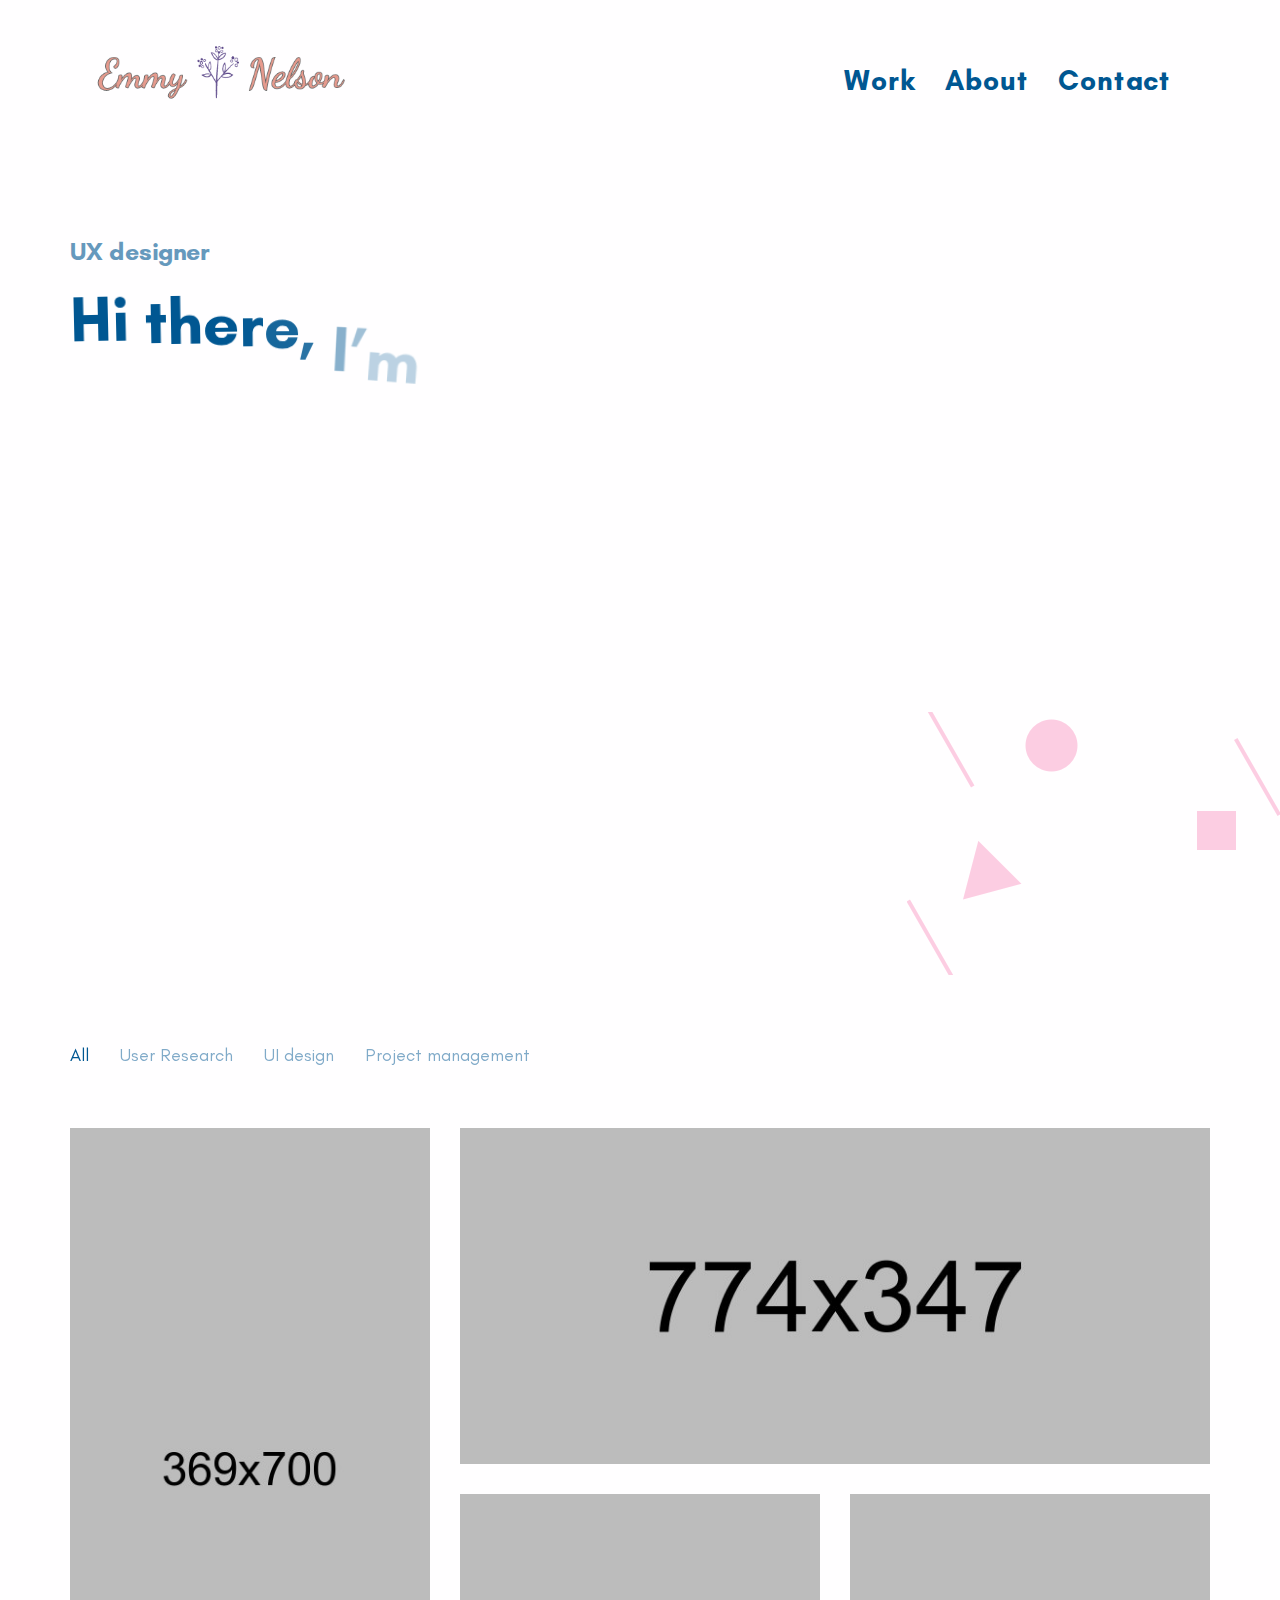
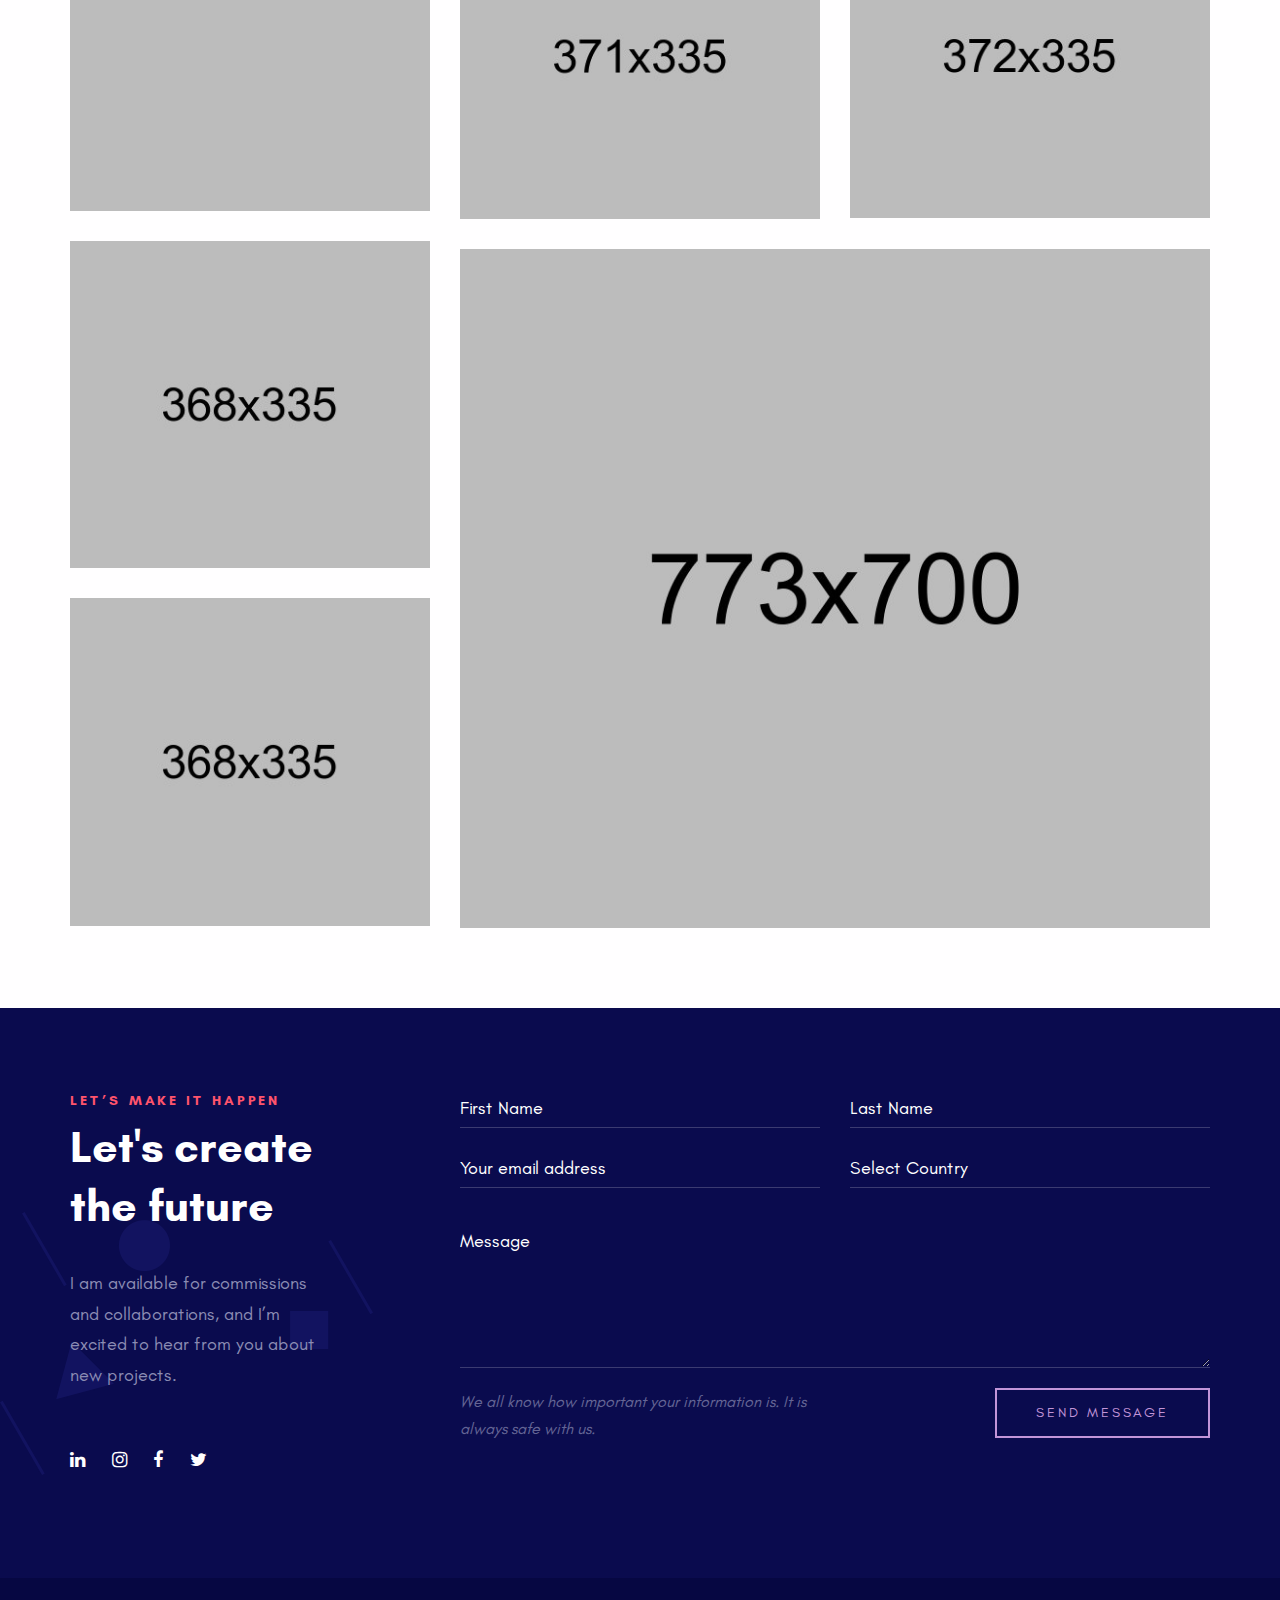
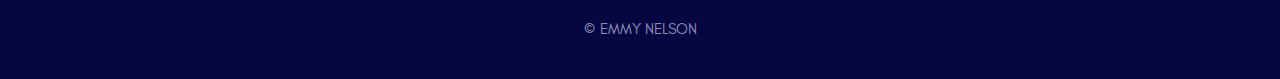
==== commit f16c7ef2: "updating home page" ====
--- a/index.html
+++ b/index.html
@@ -24,7 +24,8 @@
 </head>
 
 <body data-mobile-nav-trigger-alignment="right" data-mobile-nav-align="left" data-mobile-nav-style="minimal"
-	data-mobile-nav-shceme="gray" data-mobile-header-scheme="gray" data-mobile-nav-breakpoint="1199">
+	data-mobile-nav-shceme="var(--color-primary)" data-mobile-header-scheme="var(--color-primary)"
+	data-mobile-nav-breakpoint="1199">
 
 	<div id="wrap">
 
@@ -65,25 +66,24 @@
 
 							</div><!-- /.col -->
 
-							<div class="col text-right">
+							<div class="col">
 
 								<div class="collapse navbar-collapse" id="main-header-collapse">
 
-									<ul class="main-nav main-nav-hover-underline-2 nav align-items-lg-stretch justify-content-lg-start"
+									<ul class="main-nav main-nav-hover-underline-2 nav align-items-lg-stretch justify-content-lg-end"
 										data-submenu-options='{ "toggleType":"fade", "handler":"mouse-in-out" }'
 										data-localscroll="true">
-
-										<li class="current-menu-item">
-											<a href="#content">
+										<li>
+											<a href="index.html#portfolio">
 												<span class="link-icon"></span>
 												<span class="link-txt">
 													<span class="link-ext"></span>
-													<h3 class="text-tertiary">Home</h3>
+													<h3 class="text-tertiary">Work</h3>
 												</span>
 											</a>
 										</li>
 										<li>
-											<a href="#about">
+											<a href="./about.html">
 												<span class="link-icon"></span>
 												<span class="link-txt">
 													<span class="link-ext"></span>
@@ -92,16 +92,7 @@
 											</a>
 										</li>
 										<li>
-											<a href="#portfolio">
-												<span class="link-icon"></span>
-												<span class="link-txt">
-													<span class="link-ext"></span>
-													<h3 class="text-tertiary">Portfolio</h3>
-												</span>
-											</a>
-										</li>
-										<li>
-											<a href="#contact">
+											<a href="./contact.html">
 												<span class="link-icon"></span>
 												<span class="link-txt">
 													<span class="link-ext"></span>
@@ -122,30 +113,29 @@
 			</div><!-- /.mainbar-wrap -->
 
 		</header><!-- /.main-header -->
-
 		<main id="content" class="content">
-			<section class="vc_row pt-240 pb-240 bg-cover bg-center">
+			<section class="vc_row pt-200 pb-120 bg-cover bg-center">
 
 				<!-- <section class="vc_row pt-240 pb-240 bg-cover bg-center"
 				style="background-image: url(./assets/demo/bg/bg-18.jpg);"> -->
 				<div class="container">
 					<div class="row">
 
-						<div class="lqd-column col-md-8 pb-md-4">
+						<div class="lqd-column col-md-7 pb-md-4">
 
 							<h4 class="font-weight-bold text-tertiary" data-split-text="true"
 								data-split-options='{"type":"lines"}' data-custom-animations="true"
 								data-ca-options='{"triggerHandler":"inview","animationTarget":".split-inner","duration":700,"delay":100,"easing":"easeOutQuint","direction":"forward","initValues":{"translateY":58, "opacity": 1},"animations":{"translateY":0, "opacity": 0.6}}'>
 								UX designer</h4>
 							<h1 class="text-tertiary" data-fittext="true"
-								data-fittext-options='{ "compressor":0.7, "maxFontSize": "72", "minFontSize": "40"}'
+								data-fittext-options='{ "compressor":0.7, "maxFontSize": "64", "minFontSize": "20"}'
 								data-split-text="true" data-split-options='{"type":"chars, words"}'
 								data-custom-animations="true"
 								data-ca-options='{"triggerHandler":"inview","animationTarget":".split-inner","duration":"1000","startDelay":"150","delay":"40","easing":"easeOutBack","direction":"forward","initValues":{"translateY":35,"rotateZ":5,"opacity":0},"animations":{"translateY":0,"rotateZ":0,"opacity":1}}'>
 								Hi there, I’m <span class="text-secondary">Emmy</span> putting the "fun" in functional
 							</h1>
 
-						</div><!-- /.lqd-column col-md-8 -->
+						</div><!-- /.lqd-column col-md-6 -->
 
 						<div class="lqd-column col-lg-4 col-md-4 visible-md visible-lg">
 
@@ -187,133 +177,8 @@
 				</div><!-- /.container -->
 			</section>
 
-			<section id="about" class="vc_row pb-110" style="background-color: #0a0b4e;">
-				<div class="container">
-
-					<div class="row mb-120">
-
-						<div class="lqd-column col-md-12 border-radius-4 pt-70 pb-90 bg-cover"
-							style="background-image: url(./assets/demo/bg/bg-19.jpg); margin-top: -12%;">
-
-							<div class="row">
-
-								<div class="lqd-column col-lg-4 col-md-5 col-lg-offset-1 text-white"
-									data-custom-animations="true"
-									data-ca-options='{"triggerHandler":"inview","animationTarget":"all-childs","duration":"1200","startDelay":"500","delay":"30","easing":"easeOutQuint","direction":"forward","initValues":{"translateY":45,"translateZ":-125,"rotateZ":-1,"opacity":0},"animations":{"translateY":0,"translateZ":0,"rotateZ":0,"opacity":1}}'>
-
-									<h3 class="text-white">About me</h3>
-									<p class="mb-60">My name is Emmy, I’m a UX designer in making 
-										based out of Seattle. I also have major skills in teaching and .
-									</p>
-									<ul class="social-icon scheme-white social-icon-md">
-										<li> <a href="#" target="_blank"><i class="fa fa-facebook"></i></a></li>
-										<li> <a href="#" target="_blank"><i class="fa fa-medium"></i></a></li>
-										<li> <a href="#" target="_blank"><i class="fa fa-instagram"></i></a></li>
-										<li> <a href="#" target="_blank"><i class="fa fa-pinterest"></i></a></li>
-									</ul>
-
-								</div><!-- /.col-lg-4 col-md-5 col-lg-offset-1 -->
-
-								<div class="lqd-column col-md-4 col-md-offset-2 col-lg-3 col-lg-offset-3">
-
-									<div class="liquid-counter liquid-counter-huge liquid-counter-xl text-white">
-
-										<span class="liquid-counter-text liquid-text-top">More Than</span>
-										<div class="liquid-counter-element text-primary" data-enable-counter="true"
-											data-counter-options='{ "targetNumber": "7", "blurEffect": true }'>
-											<span>7</span>
-										</div><!-- /.liquid-counter-element -->
-										<span class="liquid-counter-text liquid-text-bottom">Years of experience</span>
-
-									</div><!-- /.liquid-counter liquid-counter-huge -->
-
-								</div><!-- /.col-md-4 col-md-offset-2 col-lg-3 col-lg-offset-3 -->
-
-							</div><!-- /.row -->
-
-
-						</div><!-- /.lqd-column col-md-12 -->
-
-					</div><!-- /.row -->
-
-					<div class="row mb-70">
-
-						<div class="lqd-column col-md-3 col-md-offset-1">
-
-							<h6 class="mt-0 font-size-14 text-uppercase font-weight-bold ltr-sp-2 text-secondary">Awards
-							</h6>
-
-						</div><!-- /.col-md-3 col-md-offset-1 -->
-
-						<div class="lqd-column col-md-7">
-
-							<div class="row">
-
-								<div class="lqd-column col-sm-6 text-white" data-custom-animations="true"
-									data-ca-options='{"triggerHandler":"inview","animationTarget":"all-childs","duration":"1200","delay":"150","easing":"easeOutQuint","direction":"forward","initValues":{"translateY":30,"opacity":0},"animations":{"translateY":0,"opacity":1}}'>
-
-									<h4 class="text-white mt-0 mb-1">Opentech</h4>
-									<p class="text-fade-white-04 mb-3">UI / UX contest winner with CloudPay</p>
-
-									<h4 class="text-white mt-0 mb-1">Warephase</h4>
-									<p class="text-fade-white-04 mb-3">Best of Animation with Zara</p>
-
-									<h4 class="text-white mt-0 mb-1">Sumace</h4>
-									<p class="text-fade-white-04 mb-3">Top week Featured design</p>
-
-								</div><!-- /.col-sm-6 -->
-
-								<div class="lqd-column col-sm-6 text-white" data-custom-animations="true"
-									data-ca-options='{"triggerHandler":"inview","animationTarget":"all-childs","duration":"1200","delay":"150","easing":"easeOutQuint","direction":"forward","initValues":{"translateY":30,"opacity":0},"animations":{"translateY":0,"opacity":1}}'>
-
-									<h4 class="text-white mt-0 mb-1">Blackzim</h4>
-									<p class="text-fade-white-04 mb-3">Design of the day with Biosock</p>
-
-									<h4 class="text-white mt-0 mb-1">Ontomedia</h4>
-									<p class="text-fade-white-04 mb-3">Top Level Certification with Fusion</p>
-
-									<h4 class="text-white mt-0 mb-1">Doncon</h4>
-									<p class="text-fade-white-04 mb-3">Top 10 best designers in the world</p>
-
-								</div><!-- /.col-sm-6 -->
-
-							</div><!-- /.row -->
-
-						</div><!-- /.col-md-7 -->
-
-					</div><!-- /.row -->
-
-					<div class="row">
-
-						<div class="lqd-column col-md-3 col-md-offset-1">
-
-							<h6 class="mt-0 font-size-14 text-uppercase font-weight-bold ltr-sp-2 text-secondary">Press
-							</h6>
-
-						</div><!-- /.col-md-3 col-md-offset-1 -->
-
-						<div class="lqd-column col-md-7" data-custom-animations="true"
-							data-ca-options='{"triggerHandler":"inview","animationTarget":"all-childs","duration":"1200","delay":"150","easing":"easeOutQuint","direction":"forward","initValues":{"translateY":20,"opacity":0},"animations":{"translateY":0,"opacity":1}}'>
-
-							<ul class="lqd-custom-menu reset-ul inline-nav">
-								<li class="ml-0"><a href="#">Cancity,</a></li>
-								<li class="ml-0"><a href="#">Treequote,</a></li>
-								<li class="ml-0"><a href="#">Iselectrics,</a></li>
-								<li class="ml-0"><a href="#">Plusstrip,</a></li>
-								<li class="ml-0"><a href="#">Toughzap,</a></li>
-								<li class="ml-0"><a href="#">Codehow,</a></li>
-								<li class="ml-0"><a href="#">Zotware,</a></li>
-								<li class="ml-0"><a href="#">Statholdings,</a></li>
-							</ul>
-
-						</div><!-- /.col-md-7 -->
-
-					</div><!-- /.row -->
-
-				</div><!-- /.container -->
-			</section>
-
-			<section id="portfolio" class="vc_row pt-140 pb-50 bg-no-repeat bg-right-top"
+
+			<section id="portfolio" class="vc_row pt-80 pb-50 bg-no-repeat bg-right-top"
 				style="background-image: url(./assets/demo/bg/main-back-2.png);">
 				<div class="container">
 
@@ -349,20 +214,20 @@
 
 												<ul class="filter-list filter-list-inline size-md mb-0 filter-list-scheme-light"
 													id="portdolio-grid-1">
-													<li class="active" data-filter="*"><span>Selected Projects</span>
+													<li class="active" data-filter="*"><span>All</span>
 													</li>
-													<li data-filter=".uxui"><span>UX - UI Design</span></li>
-													<li data-filter=".branding"><span>Branding</span></li>
-													<li data-filter=".ecommerce"><span>eCommerce</span></li>
+													<li data-filter=".ur"><span>User Research</span></li>
+													<li data-filter=".branding"><span>UI design</span></li>
+													<li data-filter=".ecommerce"><span>Project management</span></li>
 												</ul>
 
-												<a href="#"
+												<!-- <a href="#"
 													class="btn btn-sm wide btn-bordered border-thick text-uppercase font-weight-bold"
 													style="font-size: 12px;">
 													<span>
 														<span class="btn-txt">See all work</span>
 													</span>
-												</a>
+												</a> -->
 
 											</div><!-- /.liquid-filter-items-inner -->
 
@@ -386,6 +251,48 @@
 													<figure
 														style="background-image: url(./assets/demo/portfolio/pf-37.jpg);">
 														<img src="./assets/demo/portfolio/pf-37.jpg"
+															alt="Portfolio Image">
+													</figure>
+												</div><!-- /.ld-pf-image -->
+
+												<div class="ld-pf-details">
+													<div class="ld-pf-bg" style="background-color: #39b6bf;"
+														data-custom-animations="true"
+														data-ca-options='{ "triggerHandler": "mouseenter", "triggerTarget": ".ld-pf-item", "triggerRelation": "closest", "offTriggerHandler": "mouseleave", "animationTarget": "this", "duration": 850, "initValues": { "scale": 0, "transformOrigin": "0 80% 0" }, "animations": { "scale": 1, "transformOrigin": "0 80% 0" } }'>
+													</div><!-- /.ld-pf-bg -->
+													<div class="ld-pf-details-inner justify-content-center"
+														data-custom-animations="true"
+														data-ca-options='{ "triggerHandler": "mouseenter", "triggerTarget": ".ld-pf-item", "triggerRelation": "closest", "offTriggerHandler": "mouseleave", "animationTarget": ".split-inner", "startDelay": 200, "duration": 650, "delay": 150, "initValues": { "translateY": "150%" }, "animations": { "translateY": "0", "rotateX": 0 } }'>
+														<h3 class="ld-pf-title h4 font-weight-bold text-white"
+															data-split-text="true"
+															data-split-options='{ "type": "lines" }'>Cupcake Royale
+															redesign</h3>
+														<div class="ld-pf-category size-md" data-split-text="true"
+															data-split-options='{ "type": "lines" }'>
+															User Research
+														</div><!-- /.ld-pf-category -->
+													</div><!-- /.ld-pf-details-inner -->
+												</div><!-- /.ld-pf-details -->
+
+												<a href="#" class="liquid-overlay-link"></a>
+
+											</div><!-- /.ld-pf-inner -->
+
+										</div><!-- /.ld-pf-item -->
+
+									</div><!-- /.col-lg-4 col-md-6 -->
+
+									<div class="lqd-column col-lg-8 col-sm-6 masonry-item uxui branding">
+
+										<div
+											class="ld-pf-item ld-pf-dark pf-details-inside pf-details-boxed pf-details-circle pf-details-pull-down pf-details-pull-left title-size-18 pf-details-h-str pf-details-v-end pf-contents-mid pf-hover-masktext">
+
+											<div class="ld-pf-inner">
+
+												<div class="ld-pf-image">
+													<figure
+														style="background-image: url(./assets/demo/portfolio/pf-38.jpg);">
+														<img src="./assets/demo/portfolio/pf-38.jpg"
 															alt="Portfolio Image">
 													</figure>
 												</div><!-- /.ld-pf-image -->
@@ -417,7 +324,7 @@
 
 									</div><!-- /.col-lg-4 col-md-6 -->
 
-									<div class="lqd-column col-lg-8 col-sm-6 masonry-item uxui branding">
+									<div class="lqd-column col-lg-4 col-sm-6 masonry-item ecommerce">
 
 										<div
 											class="ld-pf-item ld-pf-dark pf-details-inside pf-details-boxed pf-details-circle pf-details-pull-down pf-details-pull-left title-size-18 pf-details-h-str pf-details-v-end pf-contents-mid pf-hover-masktext">
@@ -426,8 +333,8 @@
 
 												<div class="ld-pf-image">
 													<figure
-														style="background-image: url(./assets/demo/portfolio/pf-38.jpg);">
-														<img src="./assets/demo/portfolio/pf-38.jpg"
+														style="background-image: url(./assets/demo/portfolio/pf-39.jpg);">
+														<img src="./assets/demo/portfolio/pf-39.jpg"
 															alt="Portfolio Image">
 													</figure>
 												</div><!-- /.ld-pf-image -->
@@ -459,7 +366,7 @@
 
 									</div><!-- /.col-lg-4 col-md-6 -->
 
-									<div class="lqd-column col-lg-4 col-sm-6 masonry-item ecommerce">
+									<div class="lqd-column col-lg-4 col-sm-6 masonry-item ecommerce branding">
 
 										<div
 											class="ld-pf-item ld-pf-dark pf-details-inside pf-details-boxed pf-details-circle pf-details-pull-down pf-details-pull-left title-size-18 pf-details-h-str pf-details-v-end pf-contents-mid pf-hover-masktext">
@@ -468,8 +375,8 @@
 
 												<div class="ld-pf-image">
 													<figure
-														style="background-image: url(./assets/demo/portfolio/pf-39.jpg);">
-														<img src="./assets/demo/portfolio/pf-39.jpg"
+														style="background-image: url(./assets/demo/portfolio/pf-40.jpg);">
+														<img src="./assets/demo/portfolio/pf-40.jpg"
 															alt="Portfolio Image">
 													</figure>
 												</div><!-- /.ld-pf-image -->
@@ -501,7 +408,7 @@
 
 									</div><!-- /.col-lg-4 col-md-6 -->
 
-									<div class="lqd-column col-lg-4 col-sm-6 masonry-item ecommerce branding">
+									<div class="lqd-column col-lg-4 col-sm-6 masonry-item bradning">
 
 										<div
 											class="ld-pf-item ld-pf-dark pf-details-inside pf-details-boxed pf-details-circle pf-details-pull-down pf-details-pull-left title-size-18 pf-details-h-str pf-details-v-end pf-contents-mid pf-hover-masktext">
@@ -510,8 +417,8 @@
 
 												<div class="ld-pf-image">
 													<figure
-														style="background-image: url(./assets/demo/portfolio/pf-40.jpg);">
-														<img src="./assets/demo/portfolio/pf-40.jpg"
+														style="background-image: url(./assets/demo/portfolio/pf-41.jpg);">
+														<img src="./assets/demo/portfolio/pf-41.jpg"
 															alt="Portfolio Image">
 													</figure>
 												</div><!-- /.ld-pf-image -->
@@ -543,7 +450,7 @@
 
 									</div><!-- /.col-lg-4 col-md-6 -->
 
-									<div class="lqd-column col-lg-4 col-sm-6 masonry-item bradning">
+									<div class="lqd-column col-lg-8 col-sm-6 masonry-item uxui">
 
 										<div
 											class="ld-pf-item ld-pf-dark pf-details-inside pf-details-boxed pf-details-circle pf-details-pull-down pf-details-pull-left title-size-18 pf-details-h-str pf-details-v-end pf-contents-mid pf-hover-masktext">
@@ -552,8 +459,8 @@
 
 												<div class="ld-pf-image">
 													<figure
-														style="background-image: url(./assets/demo/portfolio/pf-41.jpg);">
-														<img src="./assets/demo/portfolio/pf-41.jpg"
+														style="background-image: url(./assets/demo/portfolio/pf-42.jpg);">
+														<img src="./assets/demo/portfolio/pf-42.jpg"
 															alt="Portfolio Image">
 													</figure>
 												</div><!-- /.ld-pf-image -->
@@ -583,9 +490,9 @@
 
 										</div><!-- /.ld-pf-item -->
 
-									</div><!-- /.col-lg-4 col-md-6 -->
-
-									<div class="lqd-column col-lg-8 col-sm-6 masonry-item uxui">
+									</div><!-- /.col-lg-8 col-md-6 -->
+
+									<div class="lqd-column col-lg-4 col-sm-6 masonry-item ecommerce">
 
 										<div
 											class="ld-pf-item ld-pf-dark pf-details-inside pf-details-boxed pf-details-circle pf-details-pull-down pf-details-pull-left title-size-18 pf-details-h-str pf-details-v-end pf-contents-mid pf-hover-masktext">
@@ -594,8 +501,8 @@
 
 												<div class="ld-pf-image">
 													<figure
-														style="background-image: url(./assets/demo/portfolio/pf-42.jpg);">
-														<img src="./assets/demo/portfolio/pf-42.jpg"
+														style="background-image: url(./assets/demo/portfolio/pf-43.jpg);">
+														<img src="./assets/demo/portfolio/pf-43.jpg"
 															alt="Portfolio Image">
 													</figure>
 												</div><!-- /.ld-pf-image -->
@@ -625,48 +532,6 @@
 
 										</div><!-- /.ld-pf-item -->
 
-									</div><!-- /.col-lg-8 col-md-6 -->
-
-									<div class="lqd-column col-lg-4 col-sm-6 masonry-item ecommerce">
-
-										<div
-											class="ld-pf-item ld-pf-dark pf-details-inside pf-details-boxed pf-details-circle pf-details-pull-down pf-details-pull-left title-size-18 pf-details-h-str pf-details-v-end pf-contents-mid pf-hover-masktext">
-
-											<div class="ld-pf-inner">
-
-												<div class="ld-pf-image">
-													<figure
-														style="background-image: url(./assets/demo/portfolio/pf-43.jpg);">
-														<img src="./assets/demo/portfolio/pf-43.jpg"
-															alt="Portfolio Image">
-													</figure>
-												</div><!-- /.ld-pf-image -->
-
-												<div class="ld-pf-details">
-													<div class="ld-pf-bg" style="background-color: #ffd200;"
-														data-custom-animations="true"
-														data-ca-options='{ "triggerHandler": "mouseenter", "triggerTarget": ".ld-pf-item", "triggerRelation": "closest", "offTriggerHandler": "mouseleave", "animationTarget": "this", "duration": 850, "initValues": { "scale": 0, "transformOrigin": "0 80% 0" }, "animations": { "scale": 1, "transformOrigin": "0 80% 0" } }'>
-													</div><!-- /.ld-pf-bg -->
-													<div class="ld-pf-details-inner justify-content-center"
-														data-custom-animations="true"
-														data-ca-options='{ "triggerHandler": "mouseenter", "triggerTarget": ".ld-pf-item", "triggerRelation": "closest", "offTriggerHandler": "mouseleave", "animationTarget": ".split-inner", "startDelay": 200, "duration": 650, "delay": 150, "initValues": { "translateY": "150%" }, "animations": { "translateY": "0", "rotateX": 0 } }'>
-														<h3 class="ld-pf-title h4 font-weight-bold"
-															data-split-text="true"
-															data-split-options='{ "type": "lines" }'>Electro summer wave
-															poster</h3>
-														<div class="ld-pf-category size-md" data-split-text="true"
-															data-split-options='{ "type": "lines" }'>
-															<a href="#">Graphic Design</a>
-														</div><!-- /.ld-pf-category -->
-													</div><!-- /.ld-pf-details-inner -->
-												</div><!-- /.ld-pf-details -->
-
-												<a href="#" class="liquid-overlay-link"></a>
-
-											</div><!-- /.ld-pf-inner -->
-
-										</div><!-- /.ld-pf-item -->
-
 									</div><!-- /.col-lg-4 col-md-6 -->
 
 								</div><!-- /.row liquid-portfolio-list-row -->
@@ -677,142 +542,6 @@
 
 					</div><!-- /.row -->
 
-				</div><!-- /.container -->
-			</section>
-
-			<section id="testimonials" class="vc_row pt-50 pb-120">
-				<div class="container">
-					<div class="row">
-
-						<div class="lqd-column col-md-12">
-
-							<div
-								class="carousel-container carousel-nav-floated carousel-nav-right carousel-nav-vertical carousel-nav-line-between carousel-nav-lg carousel-nav-bordered carousel-nav-circle carousel-dots-style1 carousel-nav-light">
-
-								<div class="carousel-items row"
-									data-lqd-flickity='{"cellAlign":"left", "prevNextButtons":true, "buttonsAppendTo":"self", "pageDots":false, "fullwidthSide":true, "groupCells":false, "pauseAutoPlayOnHover":false, "navArrow":"6", "navOffsets":{"nav":{"right":" 100px"}}}'>
-
-									<div class="lqd-column col-xs-12 carousel-item">
-
-										<div class="row">
-											<div class="col-md-9">
-
-												<div
-													class="testimonial testimonial-avatar-shadowed text-left text-white">
-													<div class="testimonial-quote">
-														<blockquote>
-															<h6
-																class="mt-0 mb-30 font-size-14 text-uppercase font-weight-bold ltr-sp-2 text-secondary">
-																nice words from nice clients</h6>
-															<p class="font-size-1-5x lh-16"><em>“Eugenia is very
-																	detail-oriented, which is essential
-																	in her line of work; she has a keen eye for relevant
-																	digital content, and is superb at
-																	understanding a brief, communicating her ideas, and
-																	delivering standout results on
-																	time and in budget.”</em></p>
-														</blockquote>
-													</div><!-- /.testimonial-quote -->
-													<div class="testimonial-details">
-														<figure class="avatar">
-															<img src="./assets/demo/team/team-4.jpg" alt="Dylan Gordon">
-														</figure>
-														<div class="testimonial-info">
-															<h5 class="text-white">Dylan Gordon</h5>
-															<h6 class="font-weight-normal">Conecom Creative Director
-															</h6>
-														</div><!-- /.testimonial-info -->
-													</div><!-- /.testimonial-details -->
-												</div><!-- /.testimonial -->
-
-											</div><!-- /.col-md-9 -->
-										</div><!-- /.row -->
-
-									</div><!-- /.lqd-column col-xs-12 carousel-item -->
-
-									<div class="lqd-column col-xs-12 carousel-item">
-
-										<div class="row">
-											<div class="col-md-9">
-
-												<div
-													class="testimonial testimonial-avatar-shadowed text-left text-white">
-													<div class="testimonial-quote">
-														<blockquote>
-															<h6
-																class="mt-0 mb-30 font-size-14 text-uppercase font-weight-bold ltr-sp-2 text-secondary">
-																nice words from nice clients</h6>
-															<p class="font-size-1-5x lh-16"><em>“Eugenia is very
-																	detail-oriented, which is essential
-																	in her line of work; she has a keen eye for relevant
-																	digital content, and is superb at
-																	understanding a brief, communicating her ideas, and
-																	delivering standout results on
-																	time and in budget.”</em></p>
-														</blockquote>
-													</div><!-- /.testimonial-quote -->
-													<div class="testimonial-details">
-														<figure class="avatar">
-															<img src="./assets/demo/team/team-4.jpg" alt="Dylan Gordon">
-														</figure>
-														<div class="testimonial-info">
-															<h5 class="text-white">Dylan Gordon</h5>
-															<h6 class="font-weight-normal">Conecom Creative Director
-															</h6>
-														</div><!-- /.testimonial-info -->
-													</div><!-- /.testimonial-details -->
-												</div><!-- /.testimonial -->
-
-											</div><!-- /.col-md-9 -->
-										</div><!-- /.row -->
-
-									</div><!-- /.lqd-column col-xs-12 carousel-item -->
-
-									<div class="lqd-column col-xs-12 carousel-item">
-
-										<div class="row">
-											<div class="col-md-9">
-
-												<div
-													class="testimonial testimonial-avatar-shadowed text-left text-white">
-													<div class="testimonial-quote">
-														<blockquote>
-															<h6
-																class="mt-0 mb-30 font-size-14 text-uppercase font-weight-bold ltr-sp-2 text-secondary">
-																nice words from nice clients</h6>
-															<p class="font-size-1-5x lh-16"><em>“Eugenia is very
-																	detail-oriented, which is essential
-																	in her line of work; she has a keen eye for relevant
-																	digital content, and is superb at
-																	understanding a brief, communicating her ideas, and
-																	delivering standout results on
-																	time and in budget.”</em></p>
-														</blockquote>
-													</div><!-- /.testimonial-quote -->
-													<div class="testimonial-details">
-														<figure class="avatar">
-															<img src="./assets/demo/team/team-4.jpg" alt="Dylan Gordon">
-														</figure>
-														<div class="testimonial-info">
-															<h5 class="text-white">Dylan Gordon</h5>
-															<h6 class="font-weight-normal">Conecom Creative Director
-															</h6>
-														</div><!-- /.testimonial-info -->
-													</div><!-- /.testimonial-details -->
-												</div><!-- /.testimonial -->
-
-											</div><!-- /.col-md-9 -->
-										</div><!-- /.row -->
-
-									</div><!-- /.lqd-column col-xs-12 carousel-item -->
-
-								</div><!-- /.carousel-items row -->
-
-							</div><!-- /.carousel-container -->
-
-						</div><!-- /.lqd-column col-md-12 -->
-
-					</div><!-- /.row -->
 				</div><!-- /.container -->
 			</section>
 
@@ -831,15 +560,15 @@
 								Let’s make it
 								happen</h6>
 							<h2 class="mt-0 text-white font-size-2-5x lh-13">Let's create the future</h2>
-							<p class="mb-60">We’re available for commissions and collaborations, and I’m excited to hear
+							<p class="mb-60">I am available for commissions and collaborations, and I’m excited to hear
 								from you
 								about new projects. </p>
 
 							<ul class="social-icon scheme-white social-icon-md">
+								<li><a href="#" target="_blank"><i class="fa fa-linkedin"></i></a></li>
+								<li><a href="#" target="_blank"><i class="fa fa-instagram"></i></a></li>
 								<li><a href="#" target="_blank"><i class="fa fa-facebook"></i></a></li>
 								<li><a href="#" target="_blank"><i class="fa fa-twitter"></i></a></li>
-								<li><a href="#" target="_blank"><i class="fa fa-behance"></i></a></li>
-								<li><a href="#" target="_blank"><i class="fa fa-dribbble"></i></a></li>
 							</ul>
 
 						</div><!-- /.col-md-3 -->
@@ -864,7 +593,7 @@
 										</div><!-- /.col-md-6 -->
 										<div class="col-md-6">
 											<select name="country" aria-required="true" aria-invalid="false" required>
-												<option value="">---</option>
+												<option value="">Select Country</option>
 												<option value="United States">United States</option>
 												<option value="United Kingdom">United Kingdom</option>
 												<option value="Italy">Italy</option>
@@ -878,7 +607,7 @@
 										</div><!-- /.col-md-12 -->
 										<div class="col-md-6">
 											<p class="font-size-16 opacity-07"><em>We all know how important your
-													information is. They are
+													information is. It is
 													always safe with us.</em></p>
 										</div><!-- /.col-md-6 -->
 										<div class="col-md-6 text-md-right">
@@ -900,7 +629,7 @@
 				<div class="container">
 					<div class="row d-flex flex-wrap align-items-center">
 
-						<div class="lqd-column col-md-4 text-center text-md-left mb-4 mb-md-0">
+						<!-- <div class="lqd-column col-md-4 text-center text-md-left mb-4 mb-md-0">
 
 							<ul class="lqd-custom-menu reset-ul inline-nav font-size-14">
 								<li><a href="#">Ave Guide</a></li>
@@ -909,19 +638,19 @@
 								<li><a href="#">Community</a></li>
 							</ul>
 
-						</div><!-- /.col-md-4 -->
-
-						<div class="lqd-column col-md-4 text-center mb-4 mb-md-0">
+						</div>/.col-md-4 -->
+
+						<!-- <div class="lqd-column col-md-4 text-center mb-4 mb-md-0">
 
 							<figure>
 								<img src="./assets/img/logo/logo-light.svg" alt="Ave">
 							</figure>
 
-						</div><!-- /.col-md-4 -->
-
-						<div class="lqd-column col-md-4 text-center text-md-right">
-
-							<p class="my-0"><span style="font-size: 15px;">© 2019 Ave</span></p>
+						</div>/.col-md-4 -->
+
+						<div class="lqd-column col-md-12 text-center text-md-center">
+
+							<p class="my-0"><span style="font-size: 15px;">© EMMY NELSON</span></p>
 
 						</div><!-- /.col-md-4 text-md-right -->
 
--- a/assets/css/themes/freelancer.css
+++ b/assets/css/themes/freelancer.css
@@ -15,12 +15,12 @@
 }
 
 a:hover {
-  color: var(--color-primary);
+  color: var(--color-secondary);
 }
 
 #content {
   background-color: #fffeff;
-  background-image: url(../../demo/bg/main-back.png);
+  /* background-image: url(../../demo/bg/main-back.png); */
   background-position: center bottom;
 }
 
@@ -141,4 +141,23 @@
 
 .main-footer .contact-form input[type=submit]:hover {
   color: #000;
+}
+
+.filter-list-scheme-light li {
+  color: var(--color-tertiary);
+  opacity: 0.5;
+}
+
+.filter-list-scheme-light li:hover {
+  color: var(--color-tertiary);
+  opacity: 1;
+}
+
+.filter-list-scheme-light li.active{
+  color: var(--color-tertiary);
+  opacity: 1;
+}
+
+.navbar-header {
+  
 }